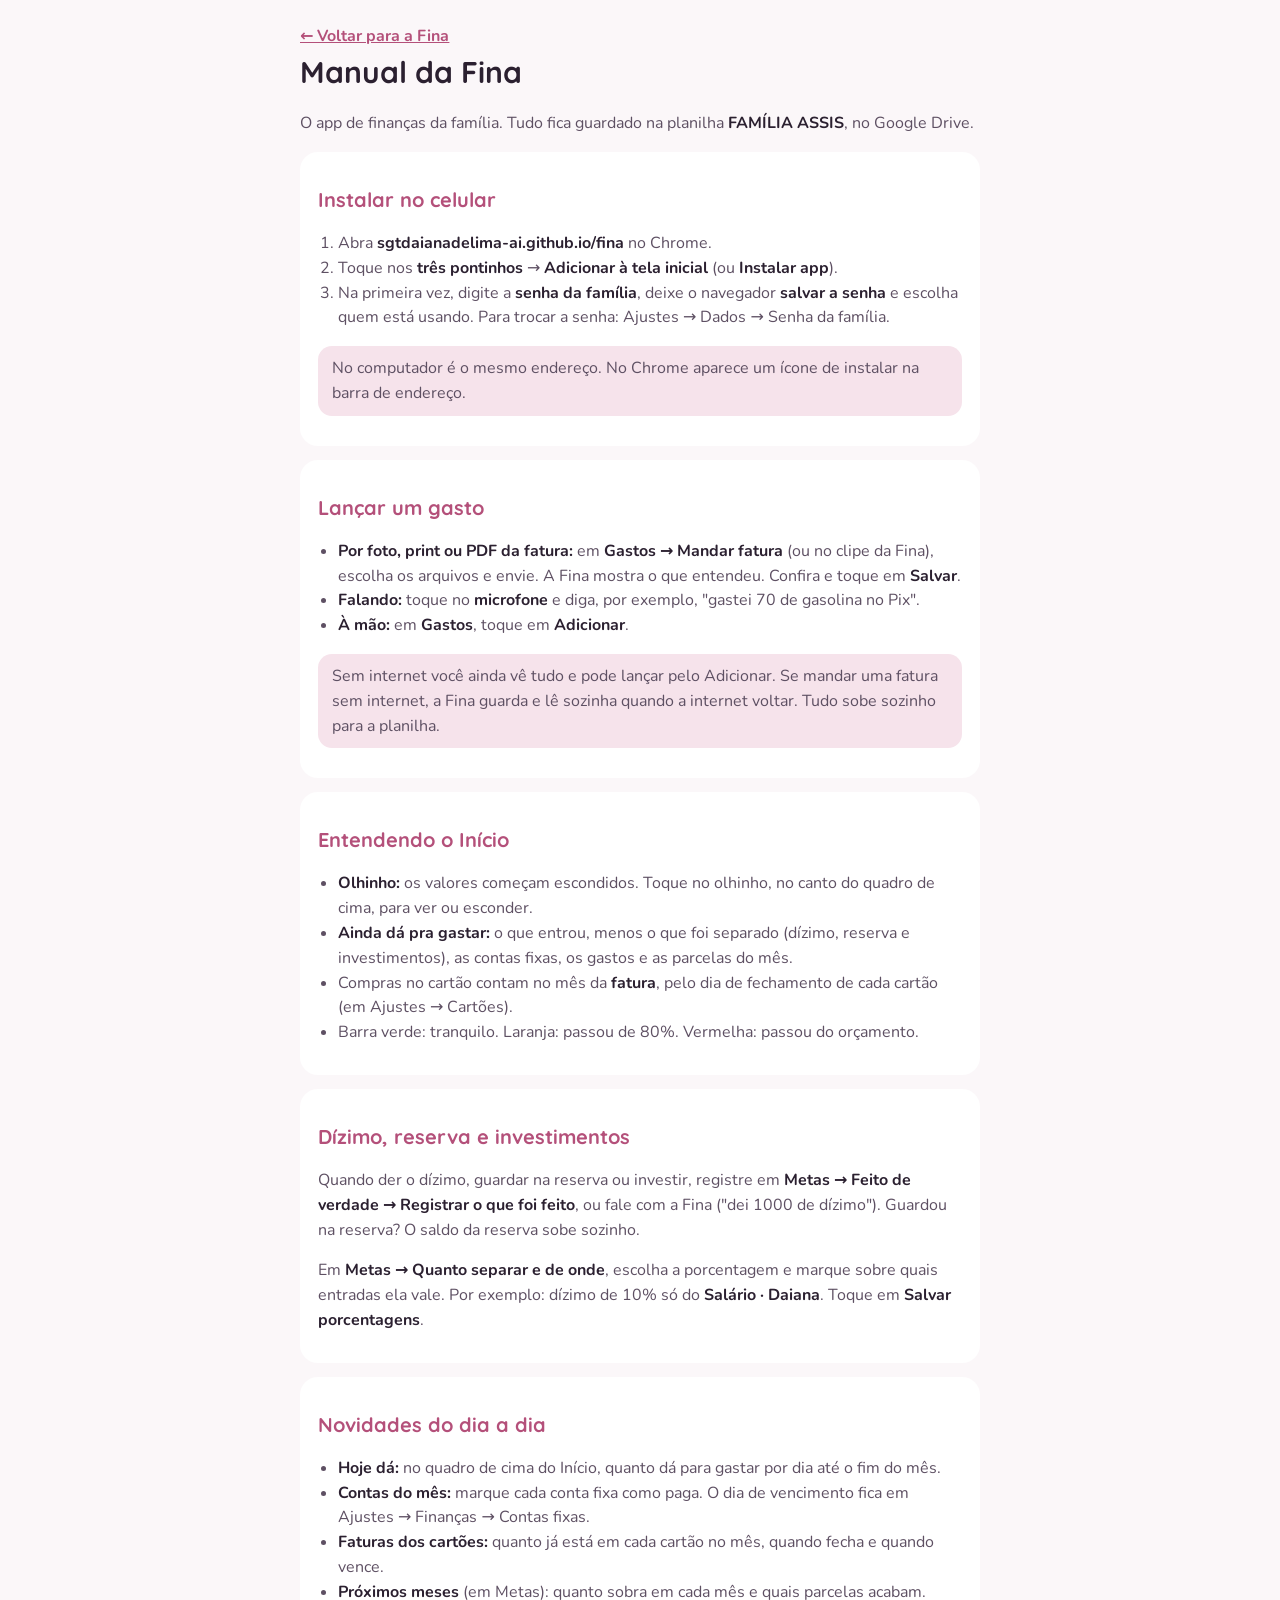
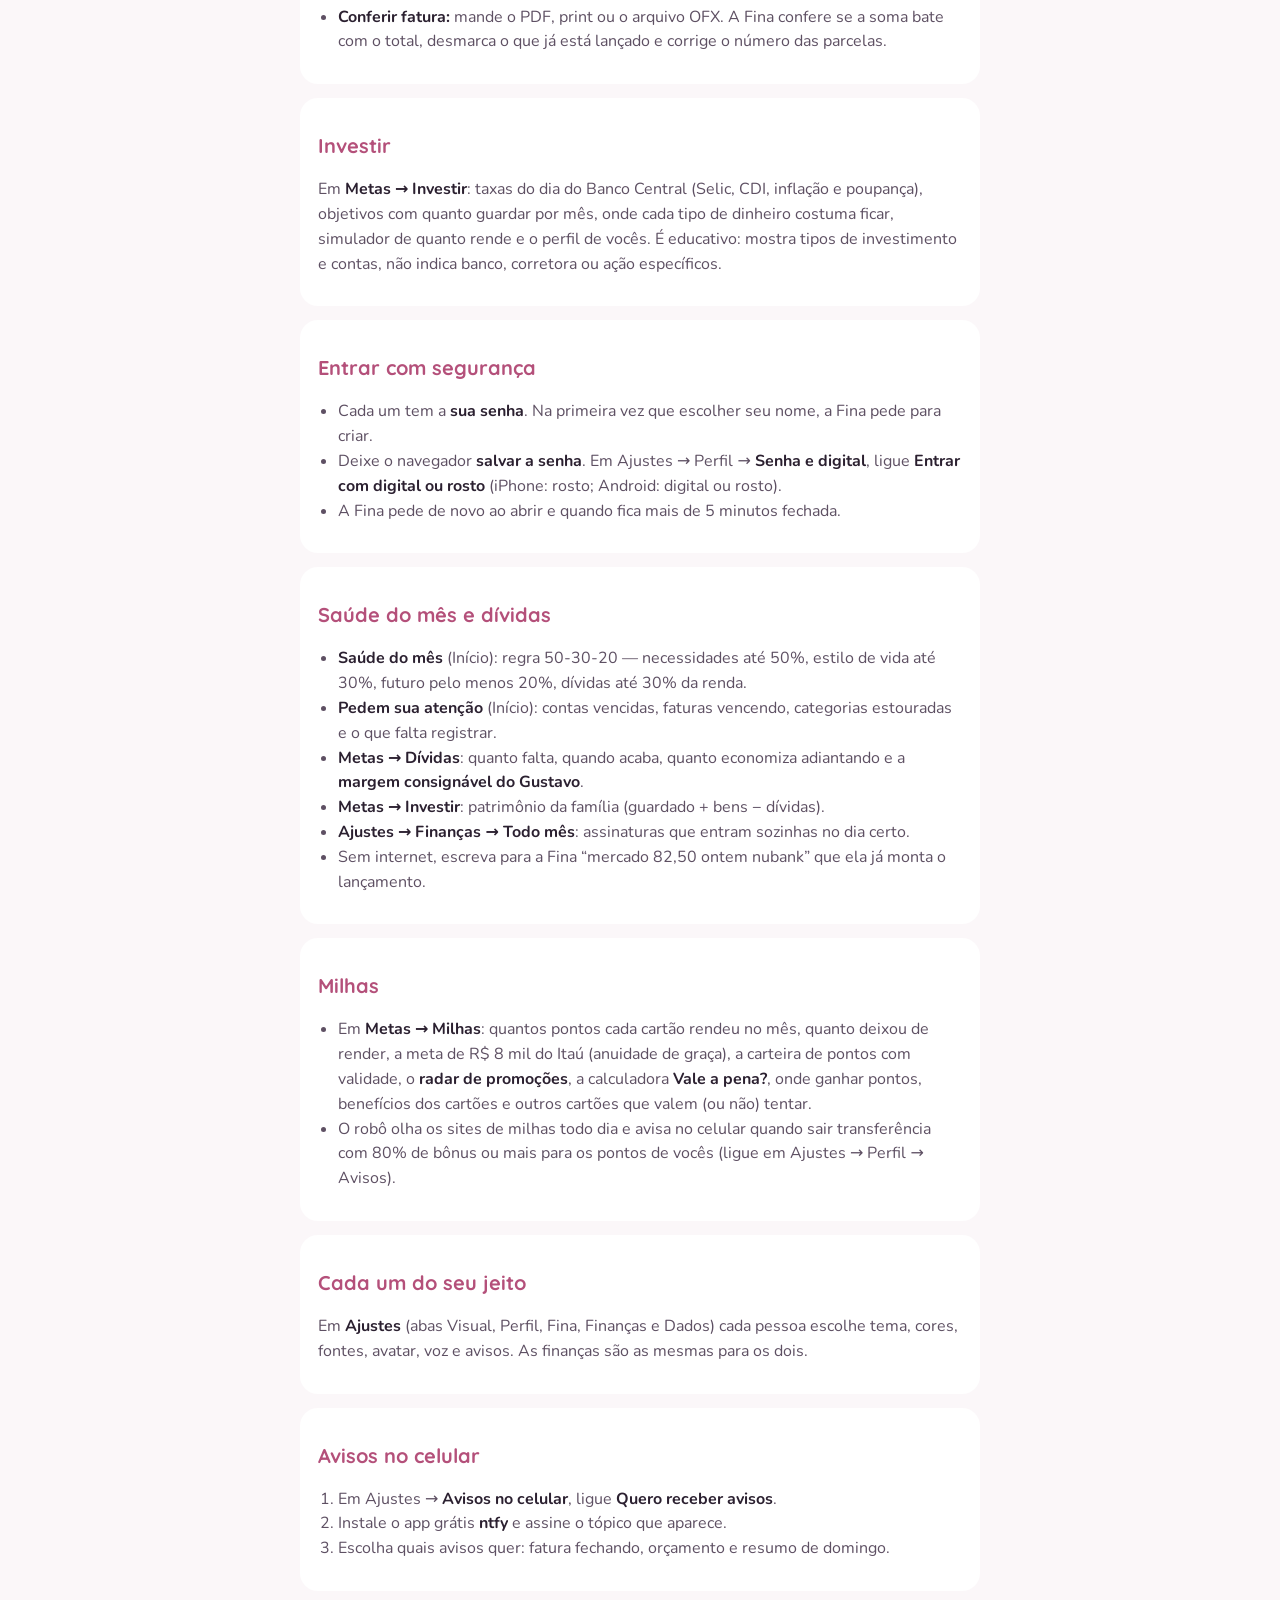
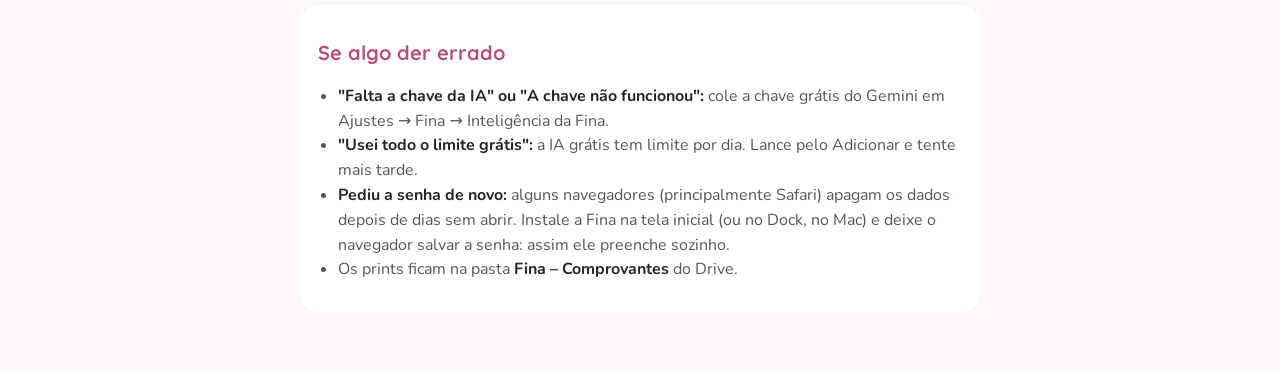
==== manual.html @ 2fde0edc "Milhas: pontos por cartão, meta do Itaú, carteira com validade, radar de promoções com aviso, calcul" ====
<!doctype html>
<html lang="pt-BR">
<head>
<meta charset="utf-8">
<meta name="viewport" content="width=device-width,initial-scale=1,viewport-fit=cover">
<title>Manual da Fina</title>
<link rel="stylesheet" href="https://fonts.googleapis.com/css2?family=Quicksand:wght@600;700&family=Nunito:wght@400;600;700&display=swap">
<style>
:root{--bg:#FBF7F9;--surface:#fff;--ink:#2B2030;--ink2:#5E5063;--accent:#B4507A;--soft:#F6E3EB}
@media (prefers-color-scheme: dark){:root{--bg:#171217;--surface:#211A21;--ink:#F3EAF0;--ink2:#C8B8C3;--accent:#E58AB0;--soft:#3B2431;color-scheme:dark}}
body{margin:0;background:var(--bg);color:var(--ink);font:16px/1.55 "Nunito",system-ui,sans-serif}
main{max-width:680px;margin:0 auto;padding:24px max(16px,env(safe-area-inset-right)) 60px max(16px,env(safe-area-inset-left))}
h1,h2{font-family:"Quicksand",system-ui,sans-serif;text-wrap:balance}
h1{font-size:30px;margin:0 0 4px}h2{font-size:20px;margin:28px 0 8px;color:var(--accent)}
section{background:var(--surface);border-radius:18px;padding:4px 18px 14px;margin-top:14px}
p,li{color:var(--ink2)} b{color:var(--ink)} ol,ul{padding-left:20px}
a{color:var(--accent);font-weight:700}
.tip{background:var(--soft);border-radius:14px;padding:10px 14px}
</style>
</head>
<body><main>
<a href="./">← Voltar para a Fina</a>
<h1>Manual da Fina</h1>
<p>O app de finanças da família. Tudo fica guardado na planilha <b>FAMÍLIA ASSIS</b>, no Google Drive.</p>

<section><h2>Instalar no celular</h2>
<ol><li>Abra <b>sgtdaianadelima-ai.github.io/fina</b> no Chrome.</li>
<li>Toque nos <b>três pontinhos</b> → <b>Adicionar à tela inicial</b> (ou <b>Instalar app</b>).</li>
<li>Na primeira vez, digite a <b>senha da família</b>, deixe o navegador <b>salvar a senha</b> e escolha quem está usando. Para trocar a senha: Ajustes → Dados → Senha da família.</li></ol>
<p class="tip">No computador é o mesmo endereço. No Chrome aparece um ícone de instalar na barra de endereço.</p></section>

<section><h2>Lançar um gasto</h2>
<ul><li><b>Por foto, print ou PDF da fatura:</b> em <b>Gastos → Mandar fatura</b> (ou no clipe da Fina), escolha os arquivos e envie. A Fina mostra o que entendeu. Confira e toque em <b>Salvar</b>.</li>
<li><b>Falando:</b> toque no <b>microfone</b> e diga, por exemplo, "gastei 70 de gasolina no Pix".</li>
<li><b>À mão:</b> em <b>Gastos</b>, toque em <b>Adicionar</b>.</li></ul>
<p class="tip">Sem internet você ainda vê tudo e pode lançar pelo Adicionar. Se mandar uma fatura sem internet, a Fina guarda e lê sozinha quando a internet voltar. Tudo sobe sozinho para a planilha.</p></section>

<section><h2>Entendendo o Início</h2>
<ul><li><b>Olhinho:</b> os valores começam escondidos. Toque no olhinho, no canto do quadro de cima, para ver ou esconder.</li><li><b>Ainda dá pra gastar:</b> o que entrou, menos o que foi separado (dízimo, reserva e investimentos), as contas fixas, os gastos e as parcelas do mês.</li>
<li>Compras no cartão contam no mês da <b>fatura</b>, pelo dia de fechamento de cada cartão (em Ajustes → Cartões).</li>
<li>Barra verde: tranquilo. Laranja: passou de 80%. Vermelha: passou do orçamento.</li></ul></section>

<section><h2>Dízimo, reserva e investimentos</h2>
<p>Quando der o dízimo, guardar na reserva ou investir, registre em <b>Metas → Feito de verdade → Registrar o que foi feito</b>, ou fale com a Fina ("dei 1000 de dízimo"). Guardou na reserva? O saldo da reserva sobe sozinho.</p>
<p>Em <b>Metas → Quanto separar e de onde</b>, escolha a porcentagem e marque sobre quais entradas ela vale. Por exemplo: dízimo de 10% só do <b>Salário · Daiana</b>. Toque em <b>Salvar porcentagens</b>.</p></section>

<section><h2>Novidades do dia a dia</h2>
<ul><li><b>Hoje dá:</b> no quadro de cima do Início, quanto dá para gastar por dia até o fim do mês.</li>
<li><b>Contas do mês:</b> marque cada conta fixa como paga. O dia de vencimento fica em Ajustes → Finanças → Contas fixas.</li>
<li><b>Faturas dos cartões:</b> quanto já está em cada cartão no mês, quando fecha e quando vence.</li>
<li><b>Próximos meses</b> (em Metas): quanto sobra em cada mês e quais parcelas acabam.</li>
<li><b>Conferir fatura:</b> mande o PDF, print ou o arquivo OFX. A Fina confere se a soma bate com o total, desmarca o que já está lançado e corrige o número das parcelas.</li></ul></section>

<section><h2>Investir</h2>
<p>Em <b>Metas → Investir</b>: taxas do dia do Banco Central (Selic, CDI, inflação e poupança), objetivos com quanto guardar por mês, onde cada tipo de dinheiro costuma ficar, simulador de quanto rende e o perfil de vocês. É educativo: mostra tipos de investimento e contas, não indica banco, corretora ou ação específicos.</p></section>

<section><h2>Entrar com segurança</h2>
<ul><li>Cada um tem a <b>sua senha</b>. Na primeira vez que escolher seu nome, a Fina pede para criar.</li>
<li>Deixe o navegador <b>salvar a senha</b>. Em Ajustes → Perfil → <b>Senha e digital</b>, ligue <b>Entrar com digital ou rosto</b> (iPhone: rosto; Android: digital ou rosto).</li>
<li>A Fina pede de novo ao abrir e quando fica mais de 5 minutos fechada.</li></ul></section>

<section><h2>Saúde do mês e dívidas</h2>
<ul><li><b>Saúde do mês</b> (Início): regra 50-30-20 — necessidades até 50%, estilo de vida até 30%, futuro pelo menos 20%, dívidas até 30% da renda.</li>
<li><b>Pedem sua atenção</b> (Início): contas vencidas, faturas vencendo, categorias estouradas e o que falta registrar.</li>
<li><b>Metas → Dívidas</b>: quanto falta, quando acaba, quanto economiza adiantando e a <b>margem consignável do Gustavo</b>.</li>
<li><b>Metas → Investir</b>: patrimônio da família (guardado + bens − dívidas).</li>
<li><b>Ajustes → Finanças → Todo mês</b>: assinaturas que entram sozinhas no dia certo.</li>
<li>Sem internet, escreva para a Fina “mercado 82,50 ontem nubank” que ela já monta o lançamento.</li></ul></section>

<section><h2>Milhas</h2>
<ul><li>Em <b>Metas → Milhas</b>: quantos pontos cada cartão rendeu no mês, quanto deixou de render, a meta de R$ 8 mil do Itaú (anuidade de graça), a carteira de pontos com validade, o <b>radar de promoções</b>, a calculadora <b>Vale a pena?</b>, onde ganhar pontos, benefícios dos cartões e outros cartões que valem (ou não) tentar.</li>
<li>O robô olha os sites de milhas todo dia e avisa no celular quando sair transferência com 80% de bônus ou mais para os pontos de vocês (ligue em Ajustes → Perfil → Avisos).</li></ul></section>

<section><h2>Cada um do seu jeito</h2>
<p>Em <b>Ajustes</b> (abas Visual, Perfil, Fina, Finanças e Dados) cada pessoa escolhe tema, cores, fontes, avatar, voz e avisos. As finanças são as mesmas para os dois.</p></section>

<section><h2>Avisos no celular</h2>
<ol><li>Em Ajustes → <b>Avisos no celular</b>, ligue <b>Quero receber avisos</b>.</li>
<li>Instale o app grátis <b>ntfy</b> e assine o tópico que aparece.</li>
<li>Escolha quais avisos quer: fatura fechando, orçamento e resumo de domingo.</li></ol></section>

<section><h2>Se algo der errado</h2>
<ul><li><b>"Falta a chave da IA" ou "A chave não funcionou":</b> cole a chave grátis do Gemini em Ajustes → Fina → Inteligência da Fina.</li>
<li><b>"Usei todo o limite grátis":</b> a IA grátis tem limite por dia. Lance pelo Adicionar e tente mais tarde.</li>
<li><b>Pediu a senha de novo:</b> alguns navegadores (principalmente Safari) apagam os dados depois de dias sem abrir. Instale a Fina na tela inicial (ou no Dock, no Mac) e deixe o navegador salvar a senha: assim ele preenche sozinho.</li>
<li>Os prints ficam na pasta <b>Fina – Comprovantes</b> do Drive.</li></ul></section>
</main></body></html>
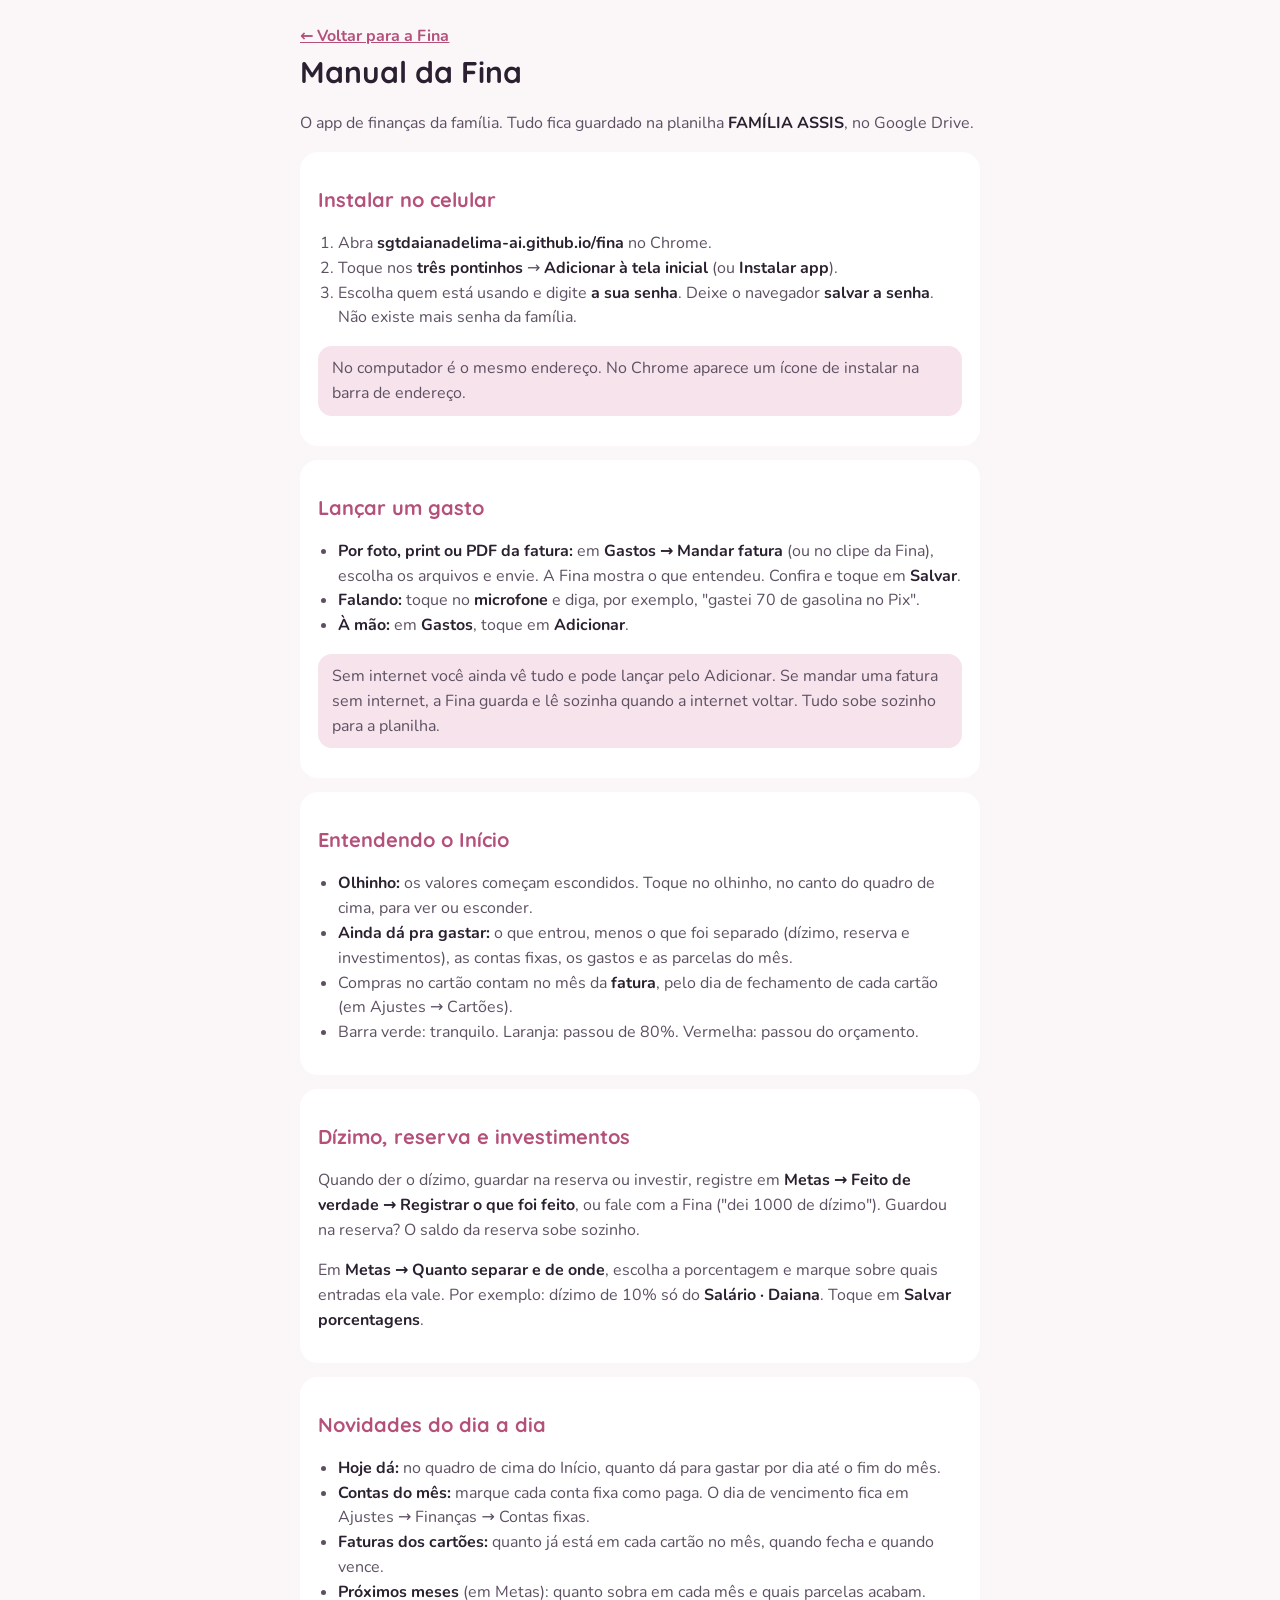
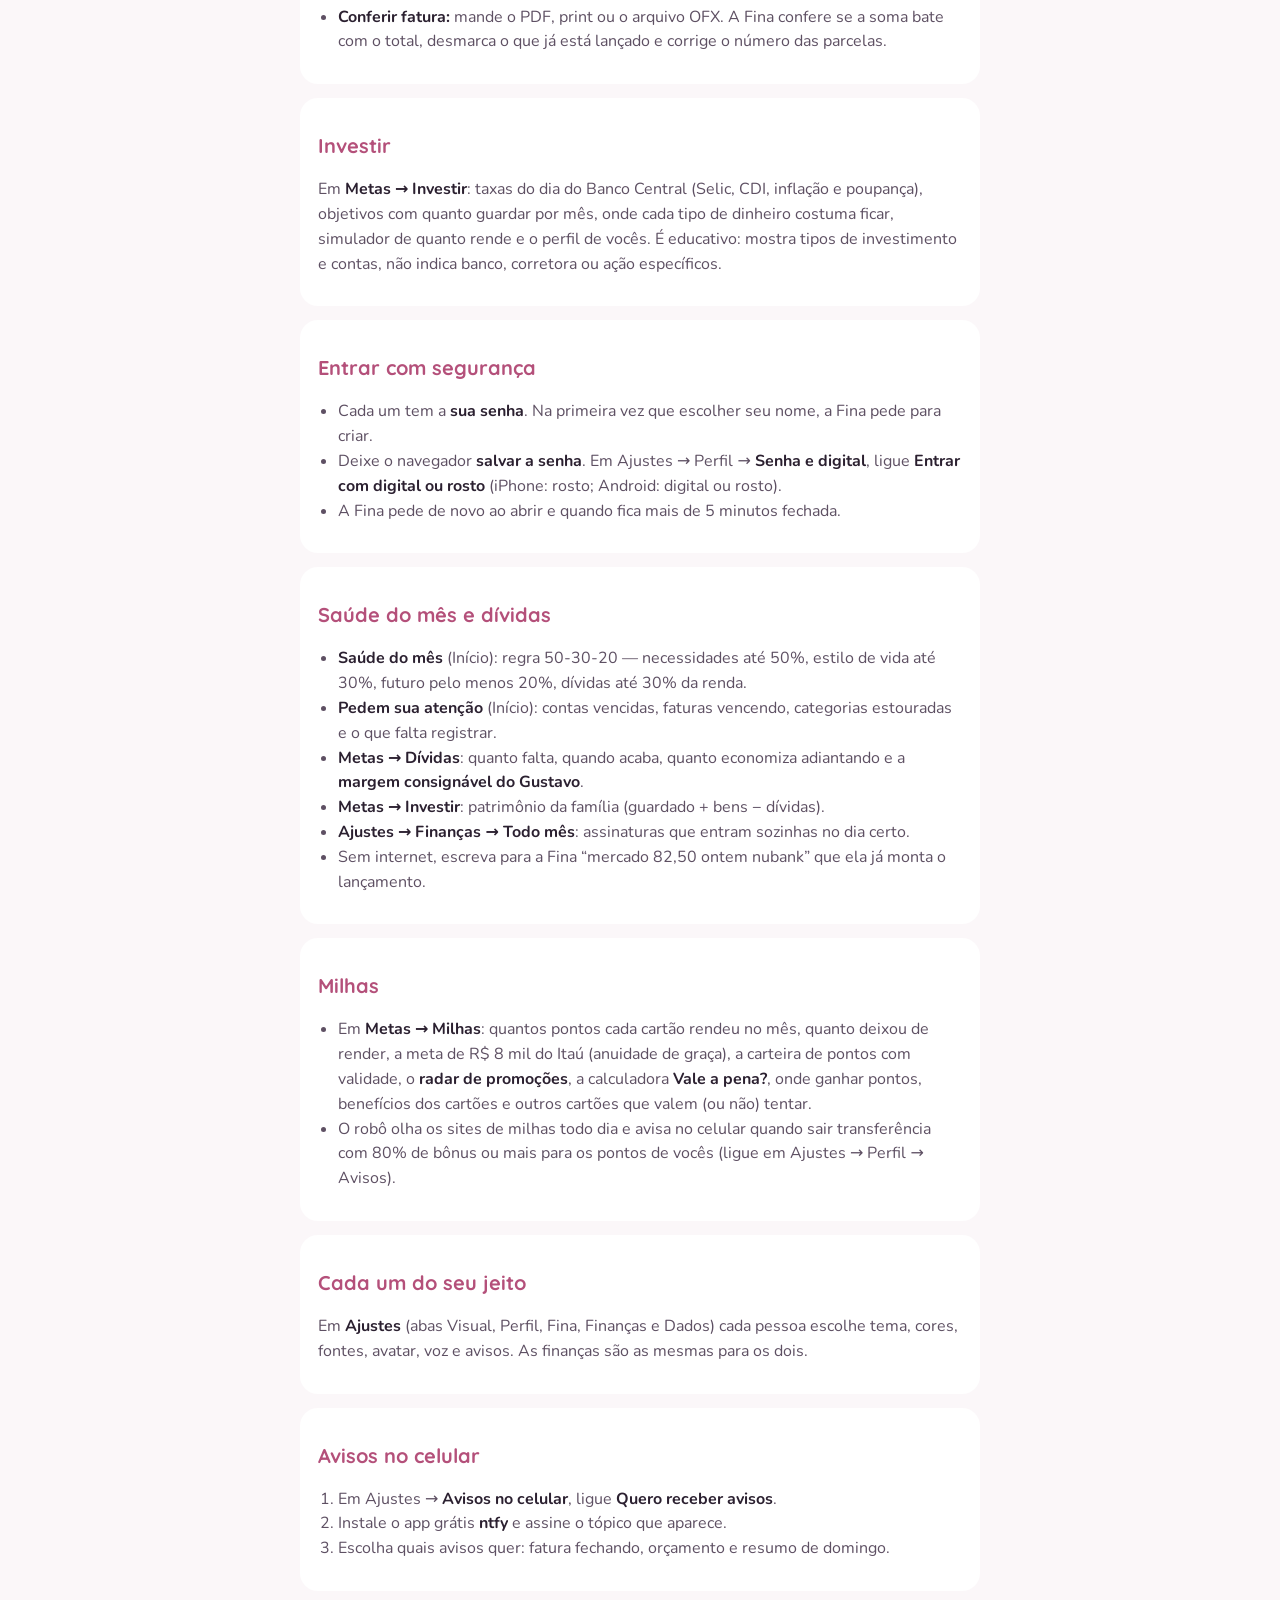
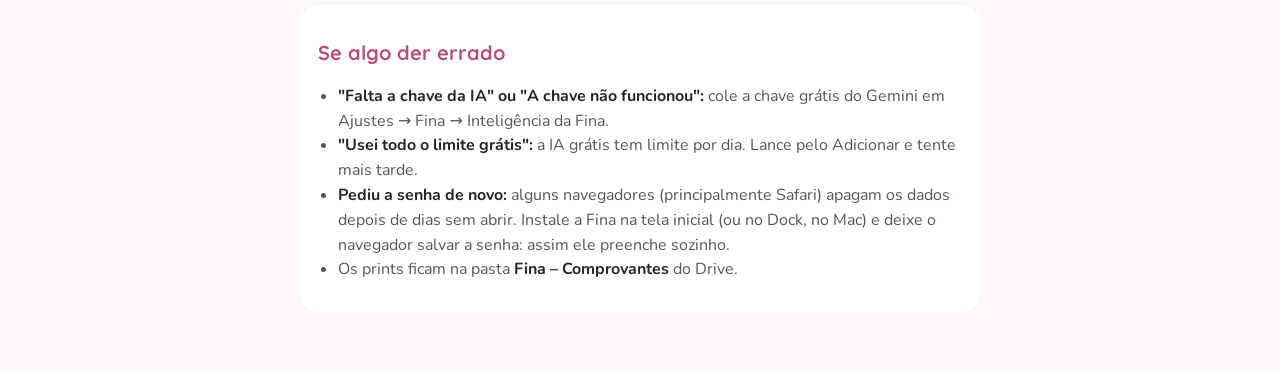
==== commit 0afa0b09: "Entrada só com a senha de cada pessoa (sem senha da família); o robô confere a senha e libera o apar" ====
--- a/manual.html
+++ b/manual.html
@@ -26,7 +26,7 @@
 <section><h2>Instalar no celular</h2>
 <ol><li>Abra <b>sgtdaianadelima-ai.github.io/fina</b> no Chrome.</li>
 <li>Toque nos <b>três pontinhos</b> → <b>Adicionar à tela inicial</b> (ou <b>Instalar app</b>).</li>
-<li>Na primeira vez, digite a <b>senha da família</b>, deixe o navegador <b>salvar a senha</b> e escolha quem está usando. Para trocar a senha: Ajustes → Dados → Senha da família.</li></ol>
+<li>Escolha quem está usando e digite <b>a sua senha</b>. Deixe o navegador <b>salvar a senha</b>. Não existe mais senha da família.</li></ol>
 <p class="tip">No computador é o mesmo endereço. No Chrome aparece um ícone de instalar na barra de endereço.</p></section>
 
 <section><h2>Lançar um gasto</h2>
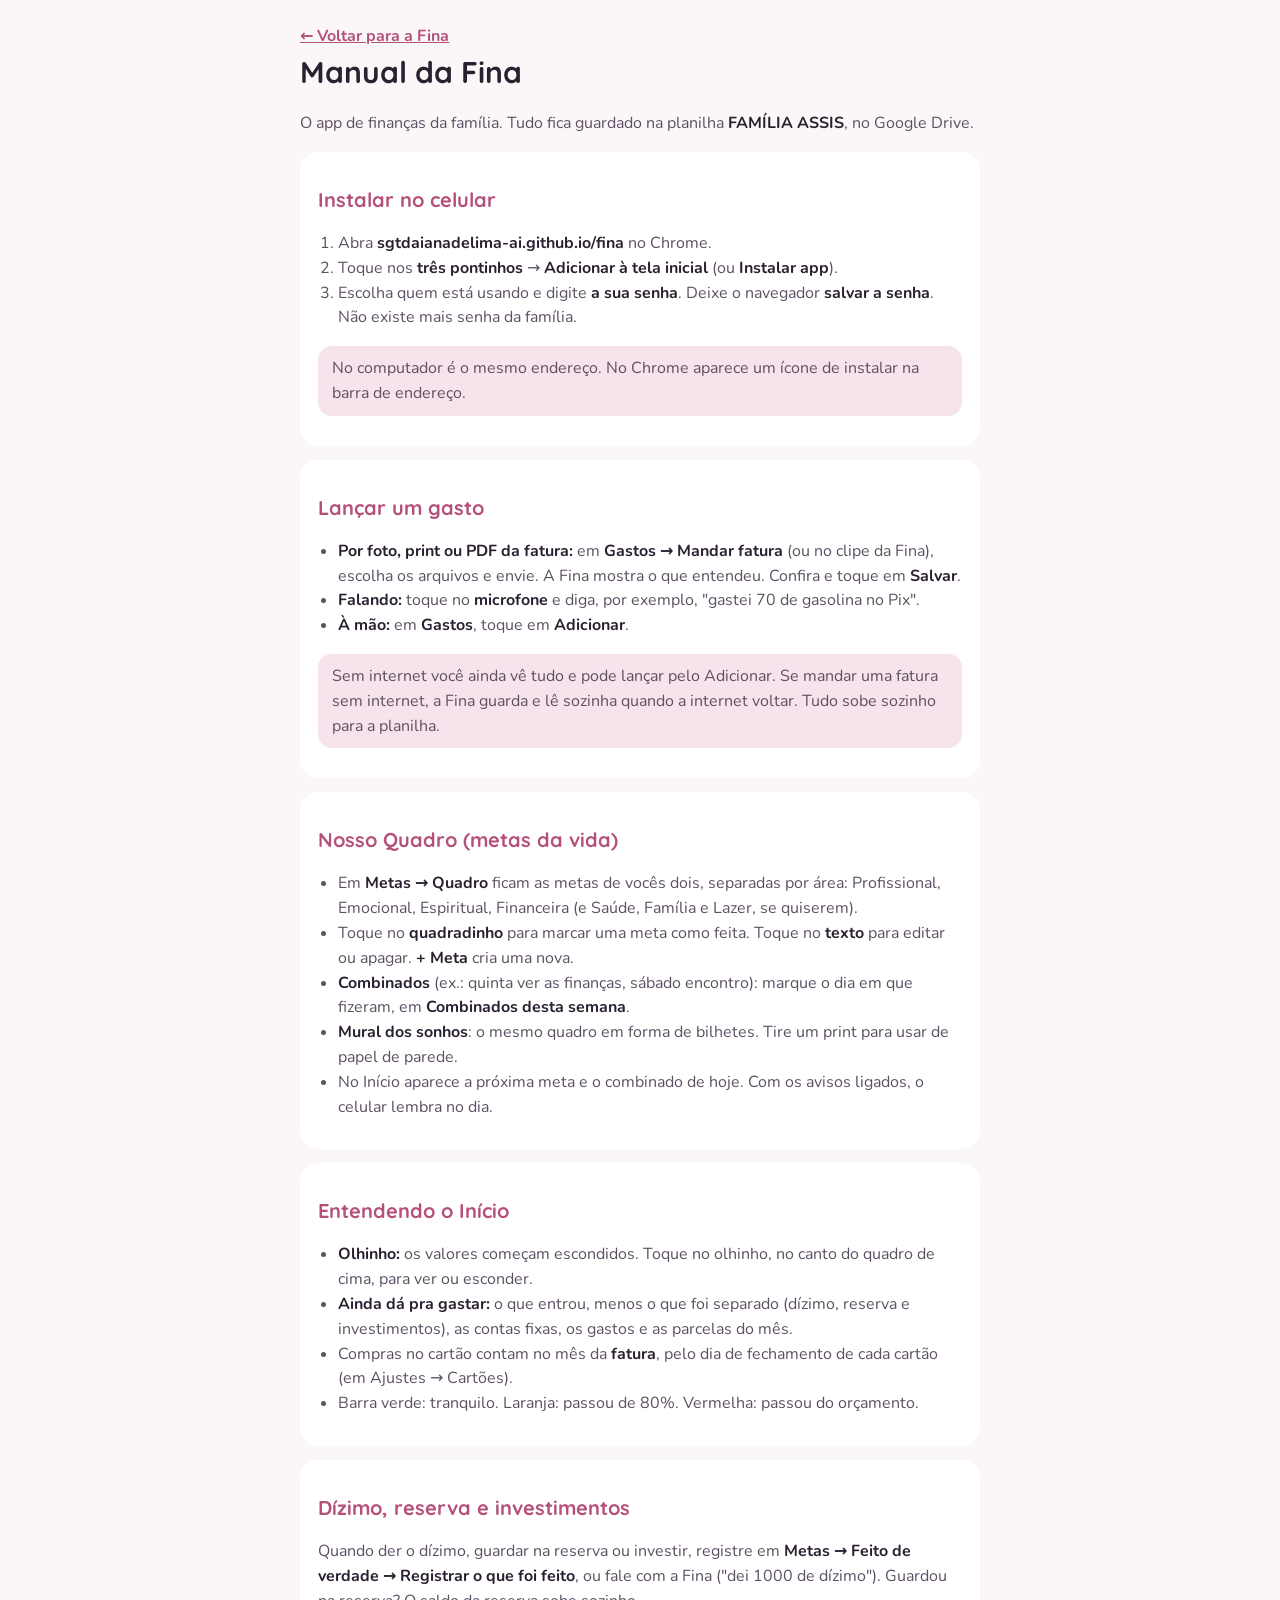
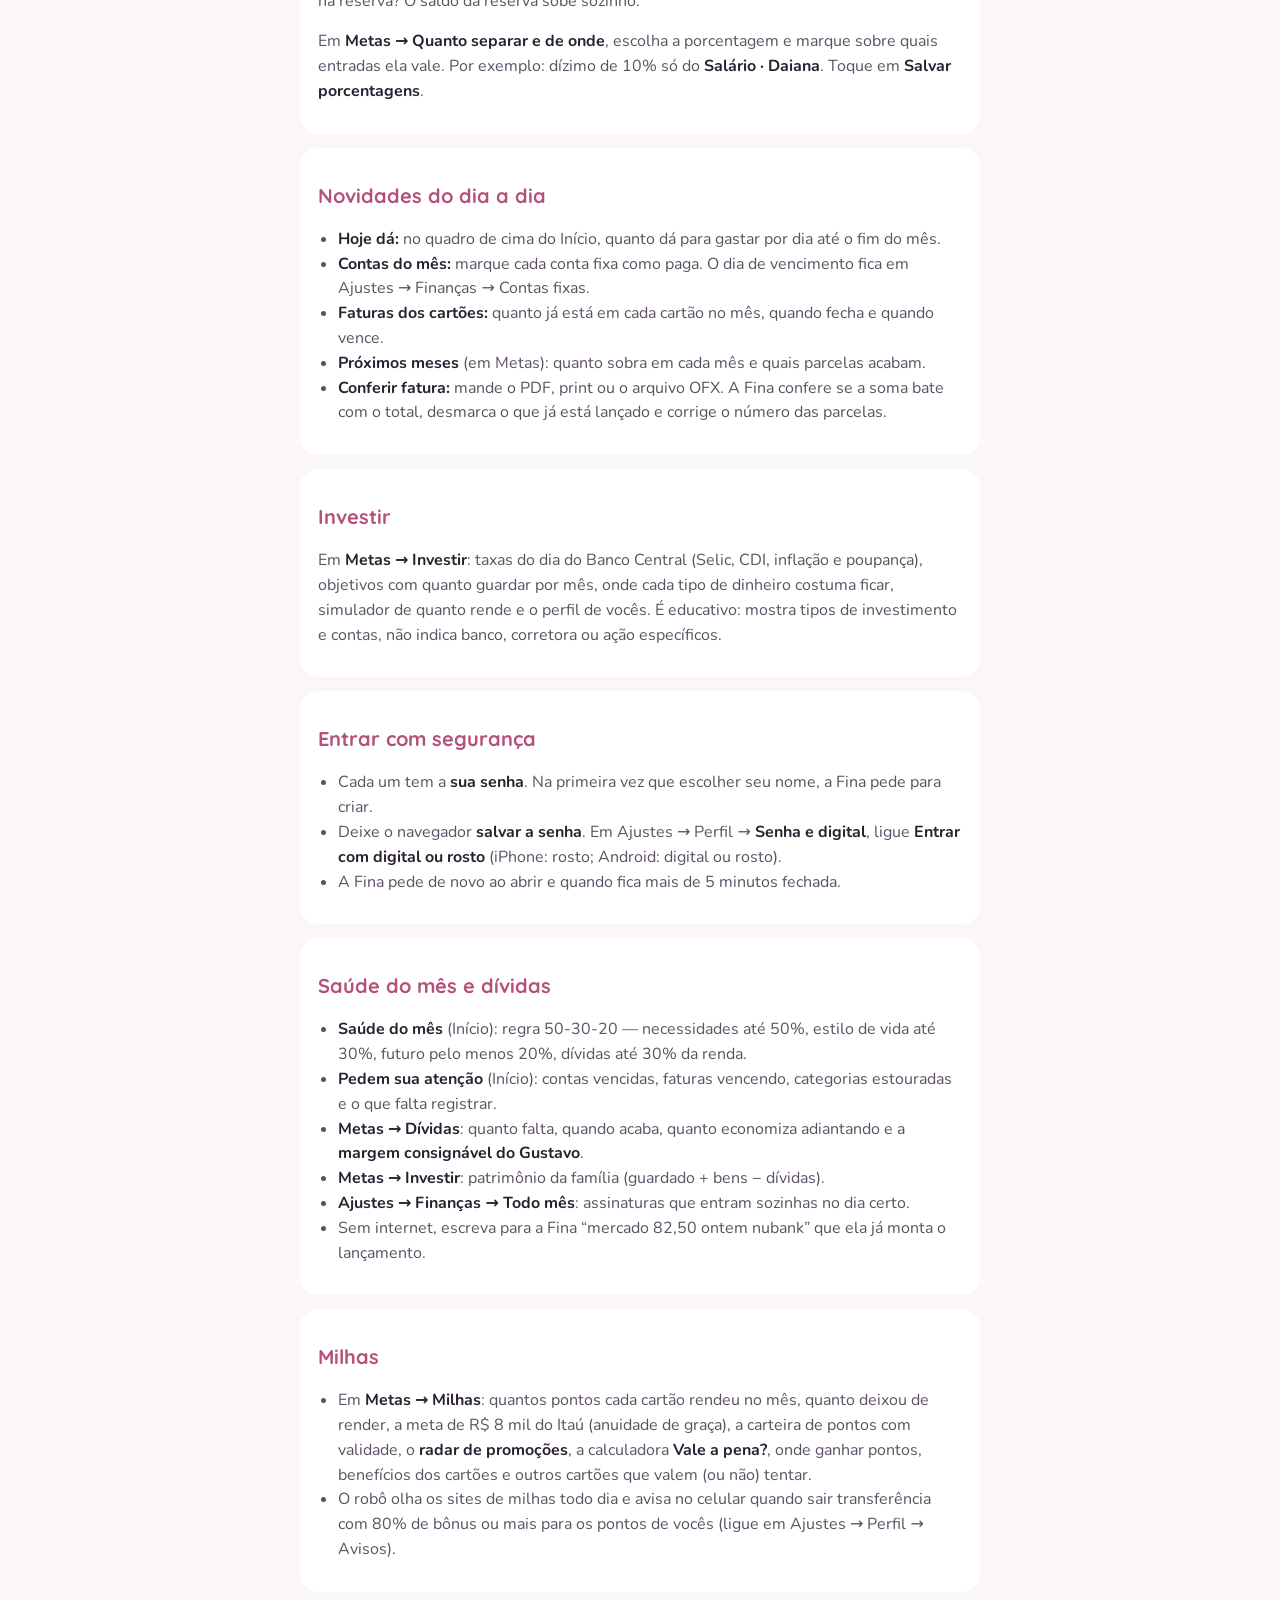
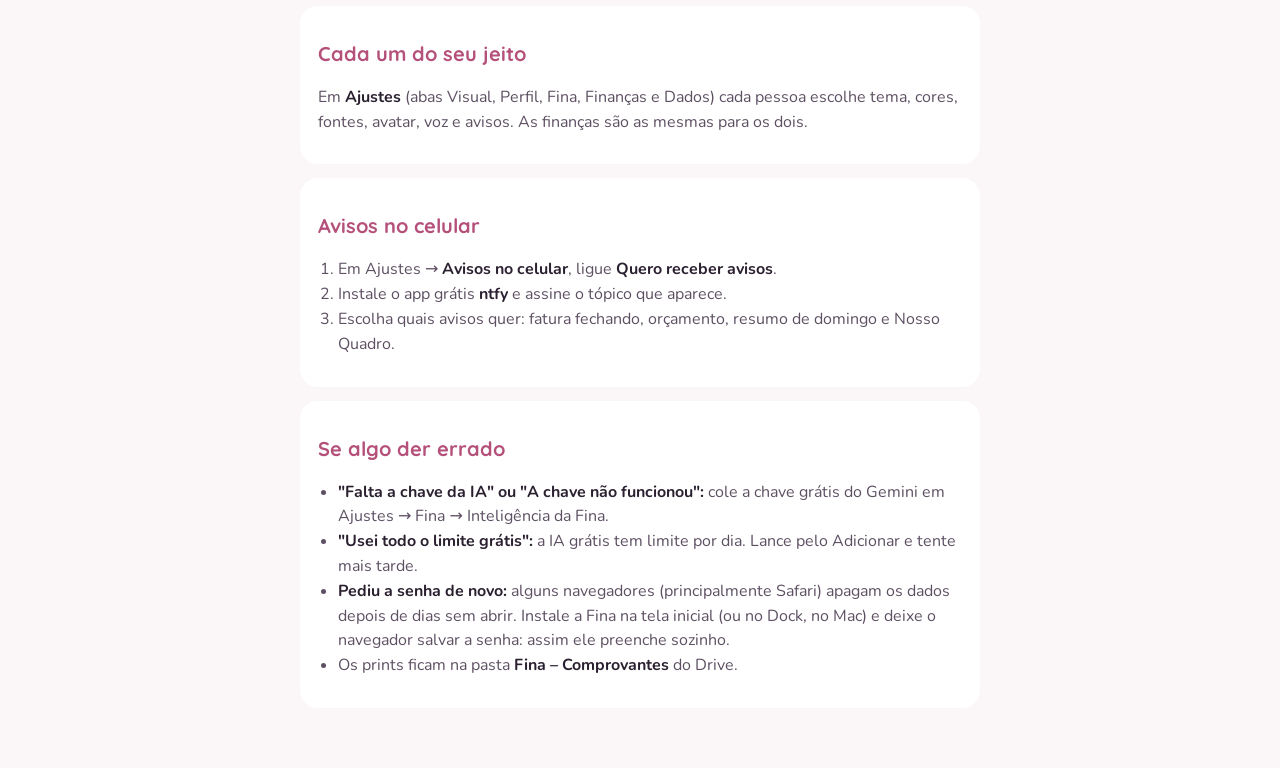
==== commit f7f22bfc: "Nosso Quadro: metas da vida do casal por área (lista com combinados da semana e mural dos sonhos), c" ====
--- a/manual.html
+++ b/manual.html
@@ -34,6 +34,13 @@
 <li><b>Falando:</b> toque no <b>microfone</b> e diga, por exemplo, "gastei 70 de gasolina no Pix".</li>
 <li><b>À mão:</b> em <b>Gastos</b>, toque em <b>Adicionar</b>.</li></ul>
 <p class="tip">Sem internet você ainda vê tudo e pode lançar pelo Adicionar. Se mandar uma fatura sem internet, a Fina guarda e lê sozinha quando a internet voltar. Tudo sobe sozinho para a planilha.</p></section>
+
+<section><h2>Nosso Quadro (metas da vida)</h2>
+<ul><li>Em <b>Metas → Quadro</b> ficam as metas de vocês dois, separadas por área: Profissional, Emocional, Espiritual, Financeira (e Saúde, Família e Lazer, se quiserem).</li>
+<li>Toque no <b>quadradinho</b> para marcar uma meta como feita. Toque no <b>texto</b> para editar ou apagar. <b>+ Meta</b> cria uma nova.</li>
+<li><b>Combinados</b> (ex.: quinta ver as finanças, sábado encontro): marque o dia em que fizeram, em <b>Combinados desta semana</b>.</li>
+<li><b>Mural dos sonhos</b>: o mesmo quadro em forma de bilhetes. Tire um print para usar de papel de parede.</li>
+<li>No Início aparece a próxima meta e o combinado de hoje. Com os avisos ligados, o celular lembra no dia.</li></ul></section>
 
 <section><h2>Entendendo o Início</h2>
 <ul><li><b>Olhinho:</b> os valores começam escondidos. Toque no olhinho, no canto do quadro de cima, para ver ou esconder.</li><li><b>Ainda dá pra gastar:</b> o que entrou, menos o que foi separado (dízimo, reserva e investimentos), as contas fixas, os gastos e as parcelas do mês.</li>
@@ -77,7 +84,7 @@
 <section><h2>Avisos no celular</h2>
 <ol><li>Em Ajustes → <b>Avisos no celular</b>, ligue <b>Quero receber avisos</b>.</li>
 <li>Instale o app grátis <b>ntfy</b> e assine o tópico que aparece.</li>
-<li>Escolha quais avisos quer: fatura fechando, orçamento e resumo de domingo.</li></ol></section>
+<li>Escolha quais avisos quer: fatura fechando, orçamento, resumo de domingo e Nosso Quadro.</li></ol></section>
 
 <section><h2>Se algo der errado</h2>
 <ul><li><b>"Falta a chave da IA" ou "A chave não funcionou":</b> cole a chave grátis do Gemini em Ajustes → Fina → Inteligência da Fina.</li>
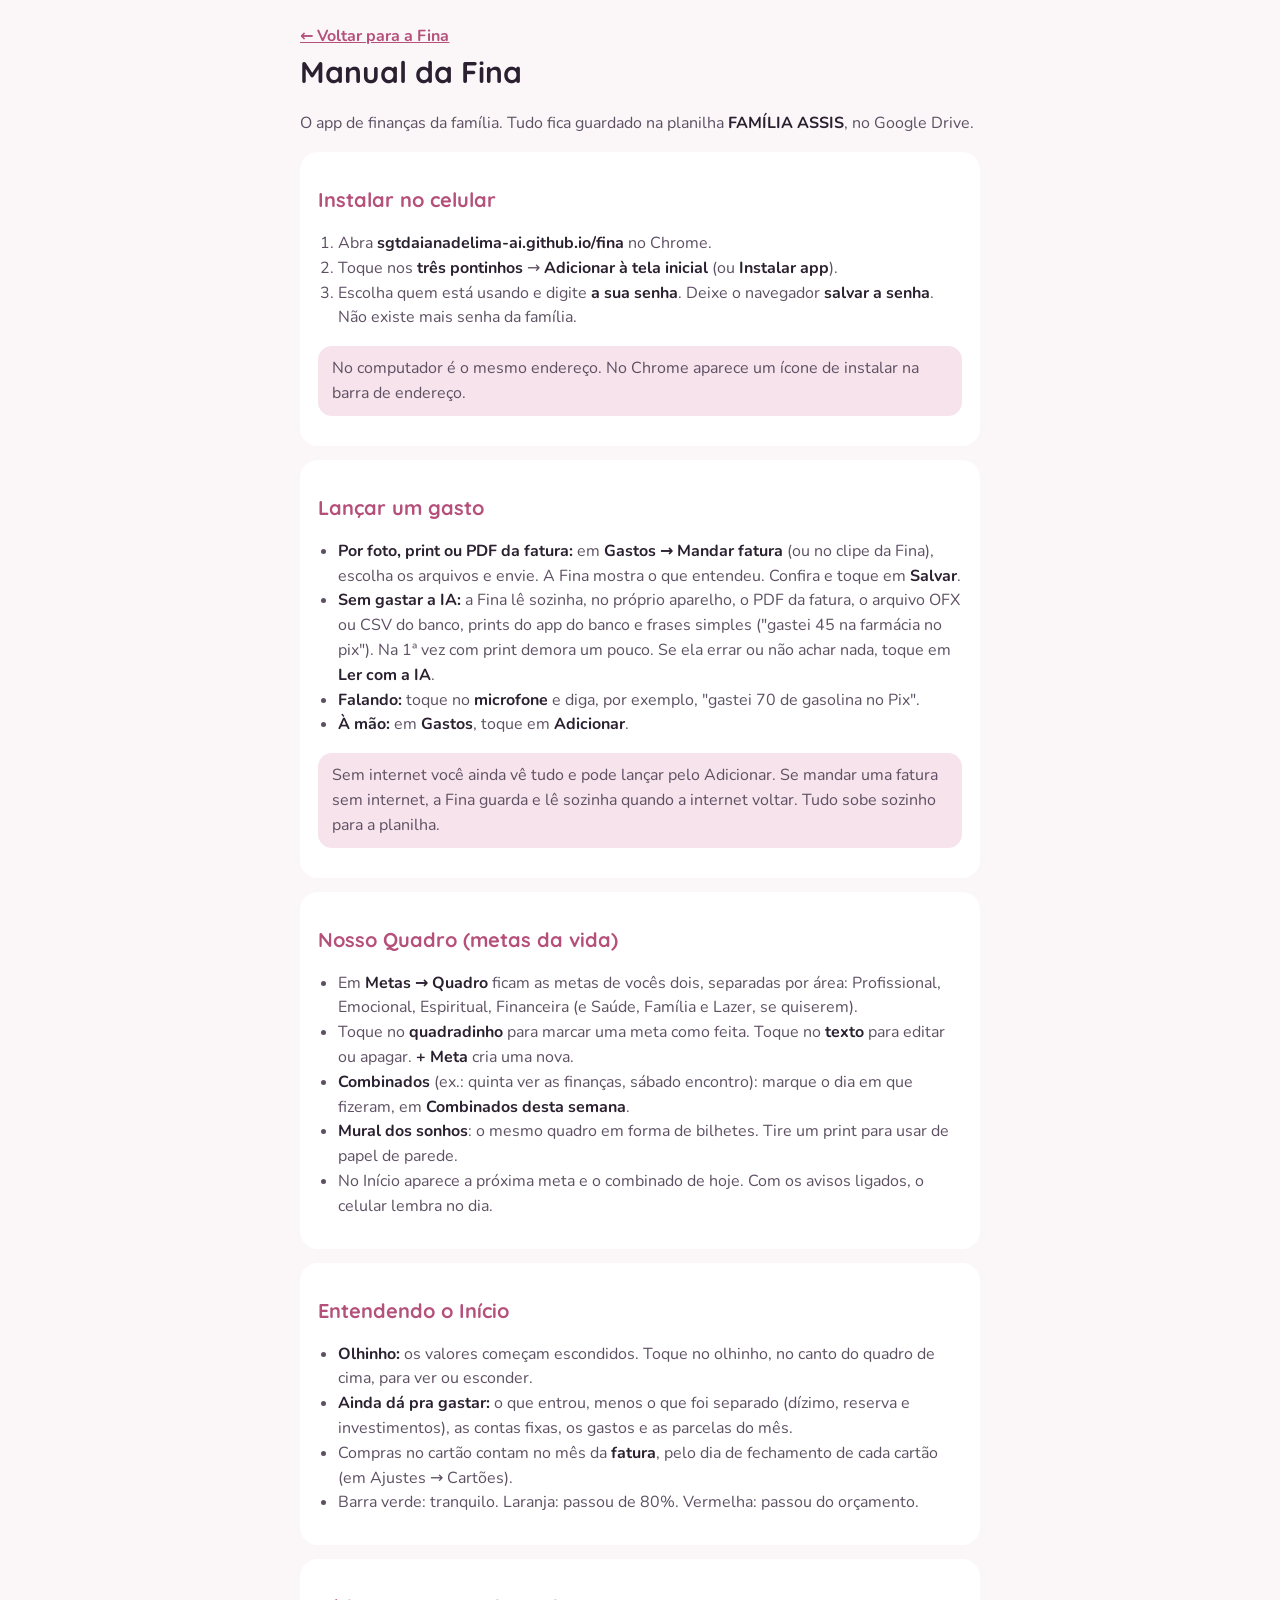
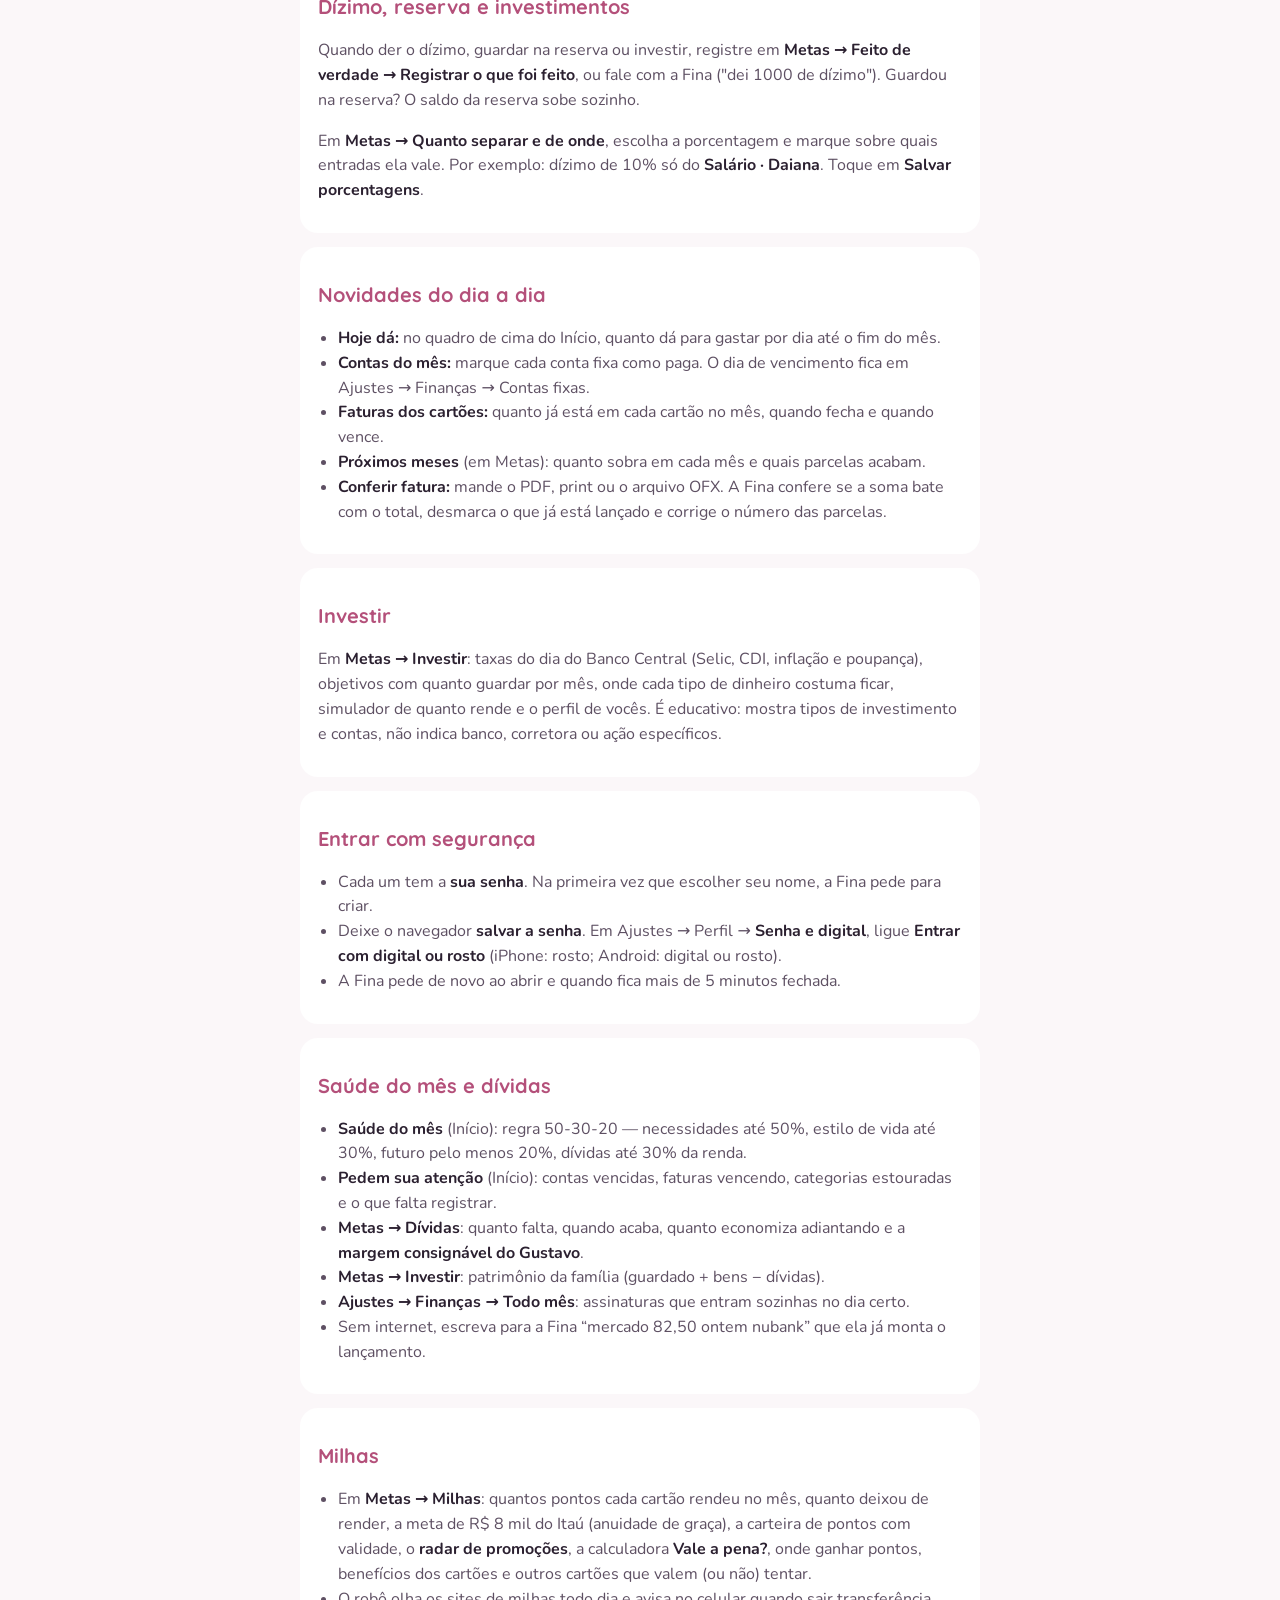
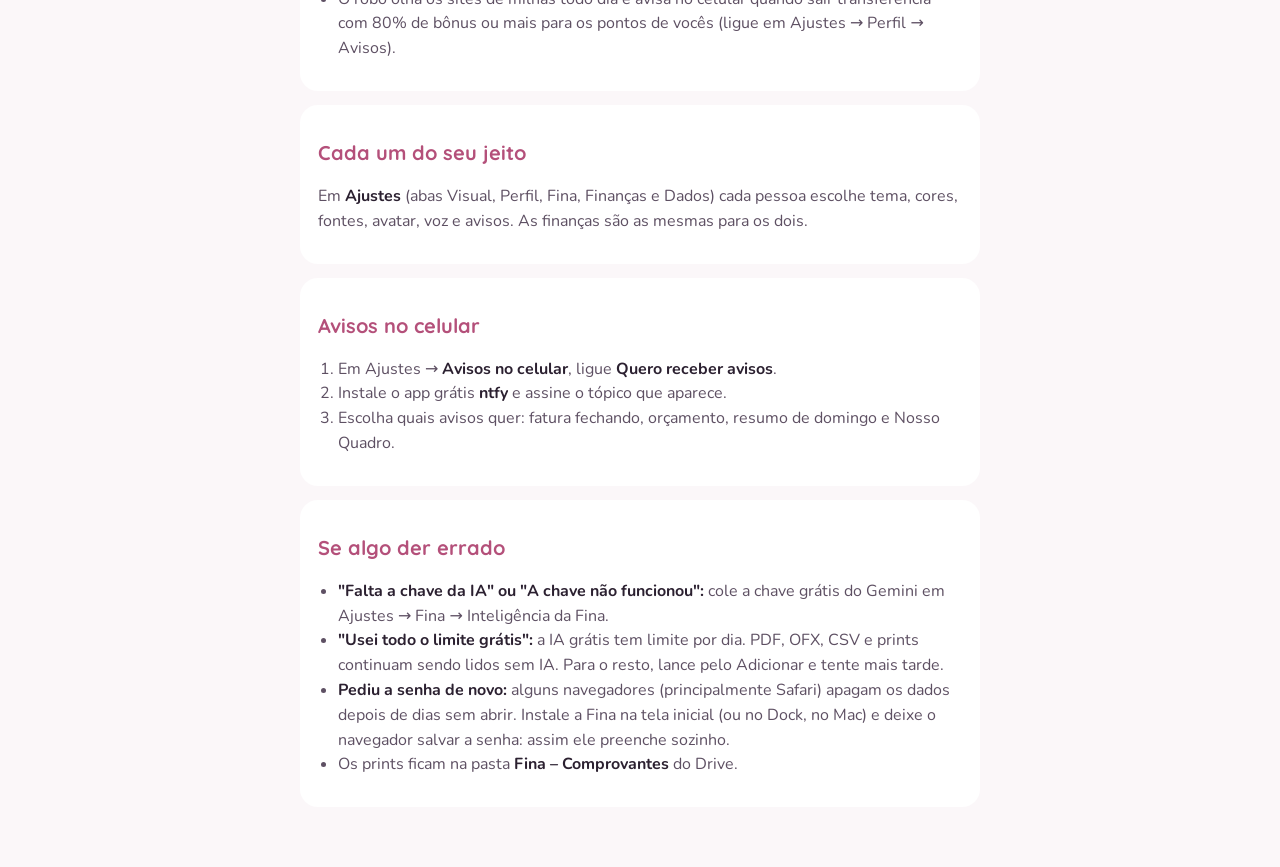
==== commit ab1f65b6: "Fina lê PDF, OFX, CSV, prints e frases sem usar a IA Usa a IA só quando a leitura sozinha não acha n" ====
--- a/manual.html
+++ b/manual.html
@@ -31,6 +31,7 @@
 
 <section><h2>Lançar um gasto</h2>
 <ul><li><b>Por foto, print ou PDF da fatura:</b> em <b>Gastos → Mandar fatura</b> (ou no clipe da Fina), escolha os arquivos e envie. A Fina mostra o que entendeu. Confira e toque em <b>Salvar</b>.</li>
+<li><b>Sem gastar a IA:</b> a Fina lê sozinha, no próprio aparelho, o PDF da fatura, o arquivo OFX ou CSV do banco, prints do app do banco e frases simples ("gastei 45 na farmácia no pix"). Na 1ª vez com print demora um pouco. Se ela errar ou não achar nada, toque em <b>Ler com a IA</b>.</li>
 <li><b>Falando:</b> toque no <b>microfone</b> e diga, por exemplo, "gastei 70 de gasolina no Pix".</li>
 <li><b>À mão:</b> em <b>Gastos</b>, toque em <b>Adicionar</b>.</li></ul>
 <p class="tip">Sem internet você ainda vê tudo e pode lançar pelo Adicionar. Se mandar uma fatura sem internet, a Fina guarda e lê sozinha quando a internet voltar. Tudo sobe sozinho para a planilha.</p></section>
@@ -88,7 +89,7 @@
 
 <section><h2>Se algo der errado</h2>
 <ul><li><b>"Falta a chave da IA" ou "A chave não funcionou":</b> cole a chave grátis do Gemini em Ajustes → Fina → Inteligência da Fina.</li>
-<li><b>"Usei todo o limite grátis":</b> a IA grátis tem limite por dia. Lance pelo Adicionar e tente mais tarde.</li>
+<li><b>"Usei todo o limite grátis":</b> a IA grátis tem limite por dia. PDF, OFX, CSV e prints continuam sendo lidos sem IA. Para o resto, lance pelo Adicionar e tente mais tarde.</li>
 <li><b>Pediu a senha de novo:</b> alguns navegadores (principalmente Safari) apagam os dados depois de dias sem abrir. Instale a Fina na tela inicial (ou no Dock, no Mac) e deixe o navegador salvar a senha: assim ele preenche sozinho.</li>
 <li>Os prints ficam na pasta <b>Fina – Comprovantes</b> do Drive.</li></ul></section>
 </main></body></html>
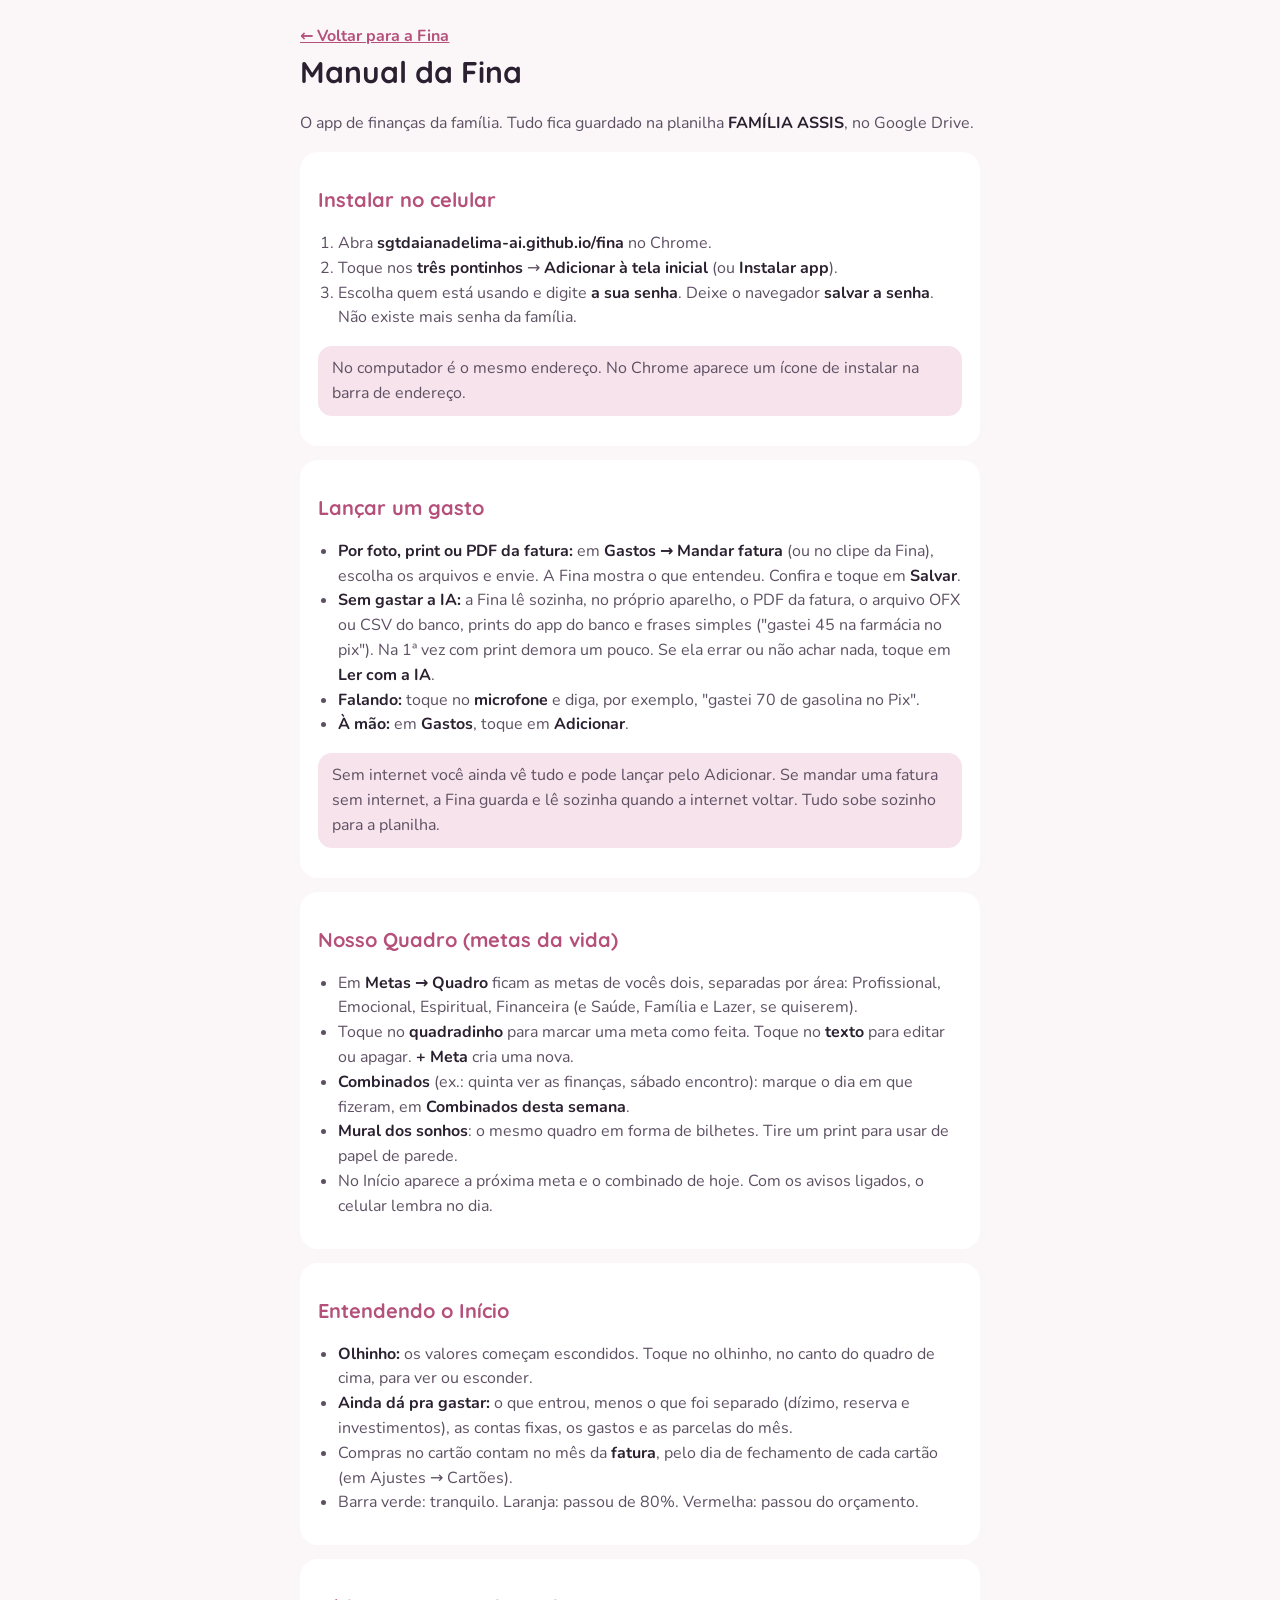
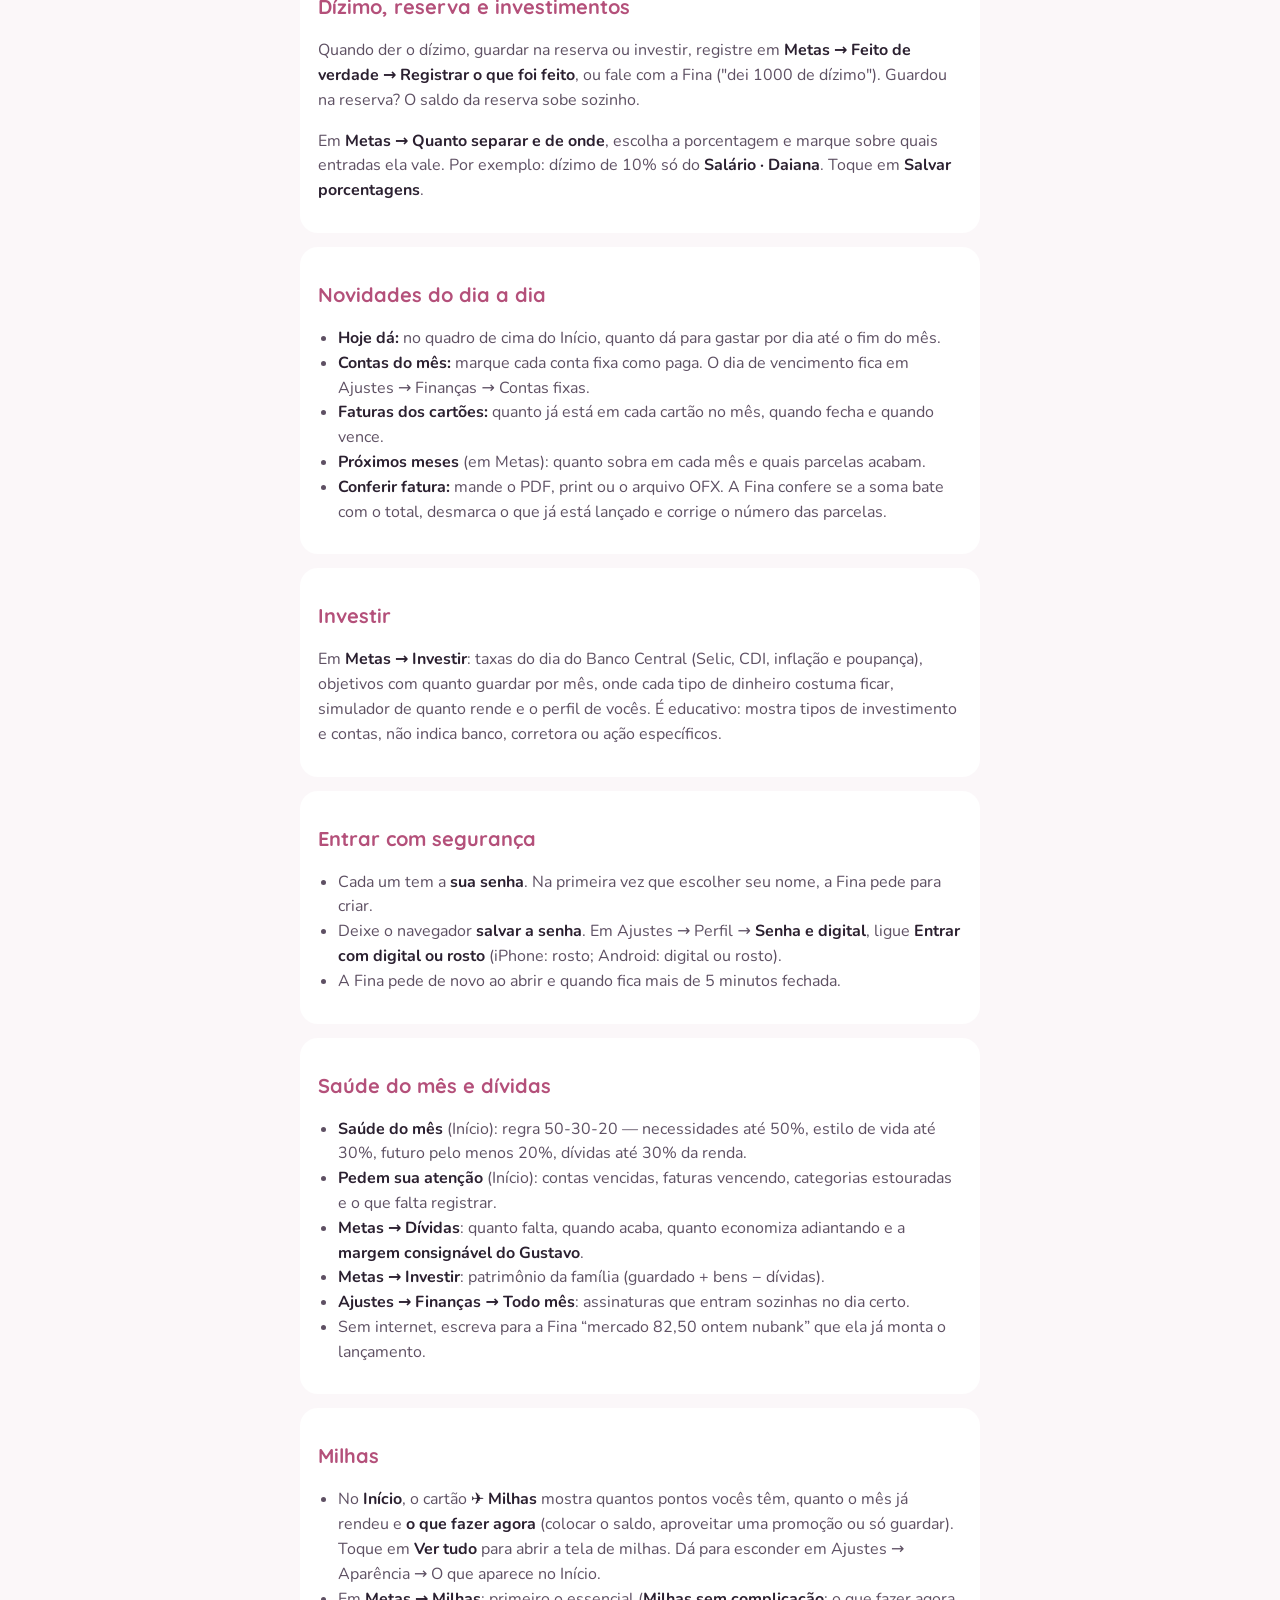
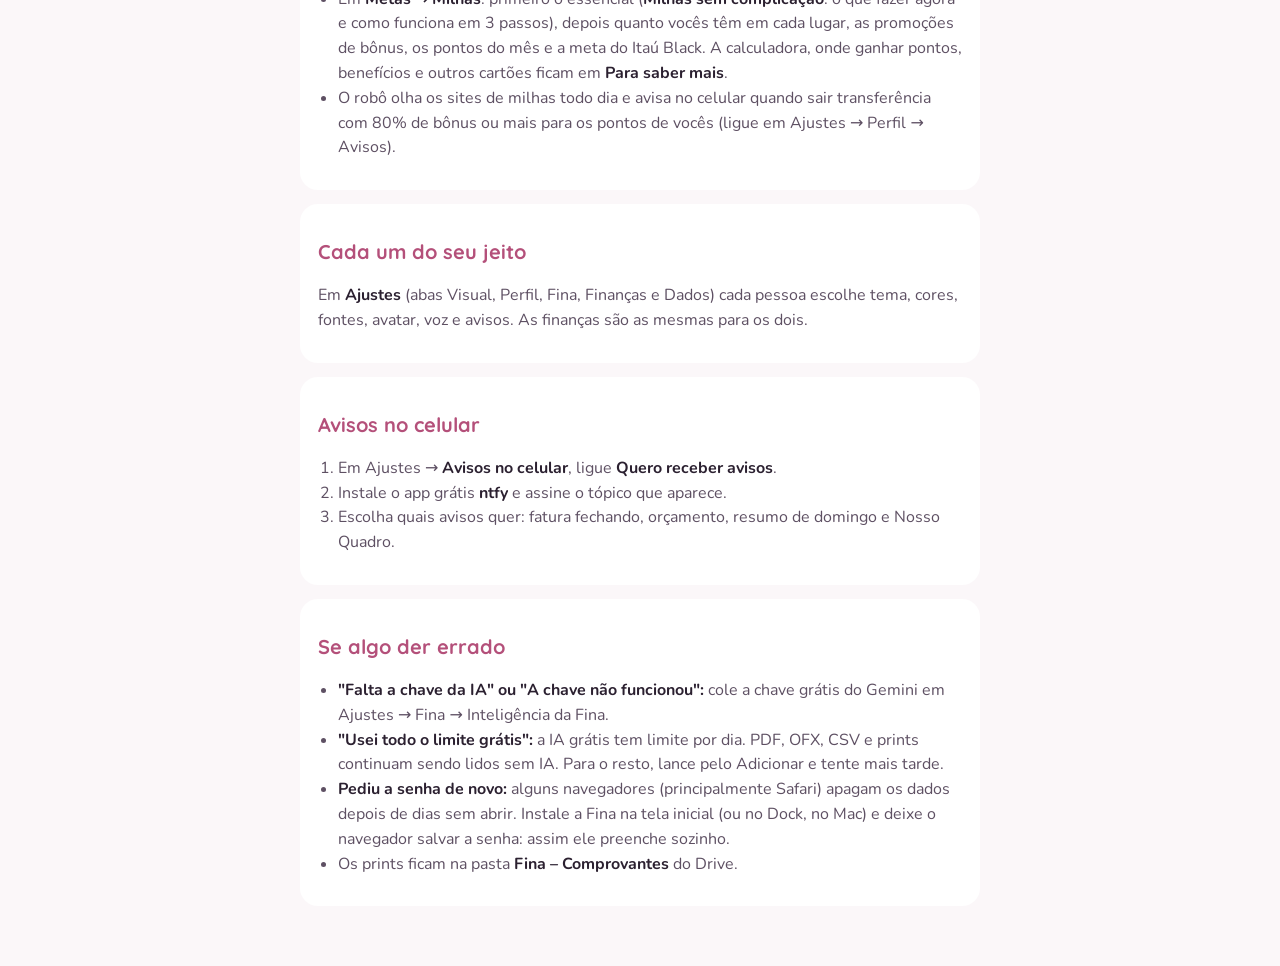
==== commit 5b337da4: "Milhas no Início e tela de milhas mais simples Cartão Milhas no Início (saldo, pontos do mês e o que" ====
--- a/manual.html
+++ b/manual.html
@@ -76,7 +76,8 @@
 <li>Sem internet, escreva para a Fina “mercado 82,50 ontem nubank” que ela já monta o lançamento.</li></ul></section>
 
 <section><h2>Milhas</h2>
-<ul><li>Em <b>Metas → Milhas</b>: quantos pontos cada cartão rendeu no mês, quanto deixou de render, a meta de R$ 8 mil do Itaú (anuidade de graça), a carteira de pontos com validade, o <b>radar de promoções</b>, a calculadora <b>Vale a pena?</b>, onde ganhar pontos, benefícios dos cartões e outros cartões que valem (ou não) tentar.</li>
+<ul><li>No <b>Início</b>, o cartão <b>✈️ Milhas</b> mostra quantos pontos vocês têm, quanto o mês já rendeu e <b>o que fazer agora</b> (colocar o saldo, aproveitar uma promoção ou só guardar). Toque em <b>Ver tudo</b> para abrir a tela de milhas. Dá para esconder em Ajustes → Aparência → O que aparece no Início.</li>
+<li>Em <b>Metas → Milhas</b>: primeiro o essencial (<b>Milhas sem complicação</b>: o que fazer agora e como funciona em 3 passos), depois quanto vocês têm em cada lugar, as promoções de bônus, os pontos do mês e a meta do Itaú Black. A calculadora, onde ganhar pontos, benefícios e outros cartões ficam em <b>Para saber mais</b>.</li>
 <li>O robô olha os sites de milhas todo dia e avisa no celular quando sair transferência com 80% de bônus ou mais para os pontos de vocês (ligue em Ajustes → Perfil → Avisos).</li></ul></section>
 
 <section><h2>Cada um do seu jeito</h2>
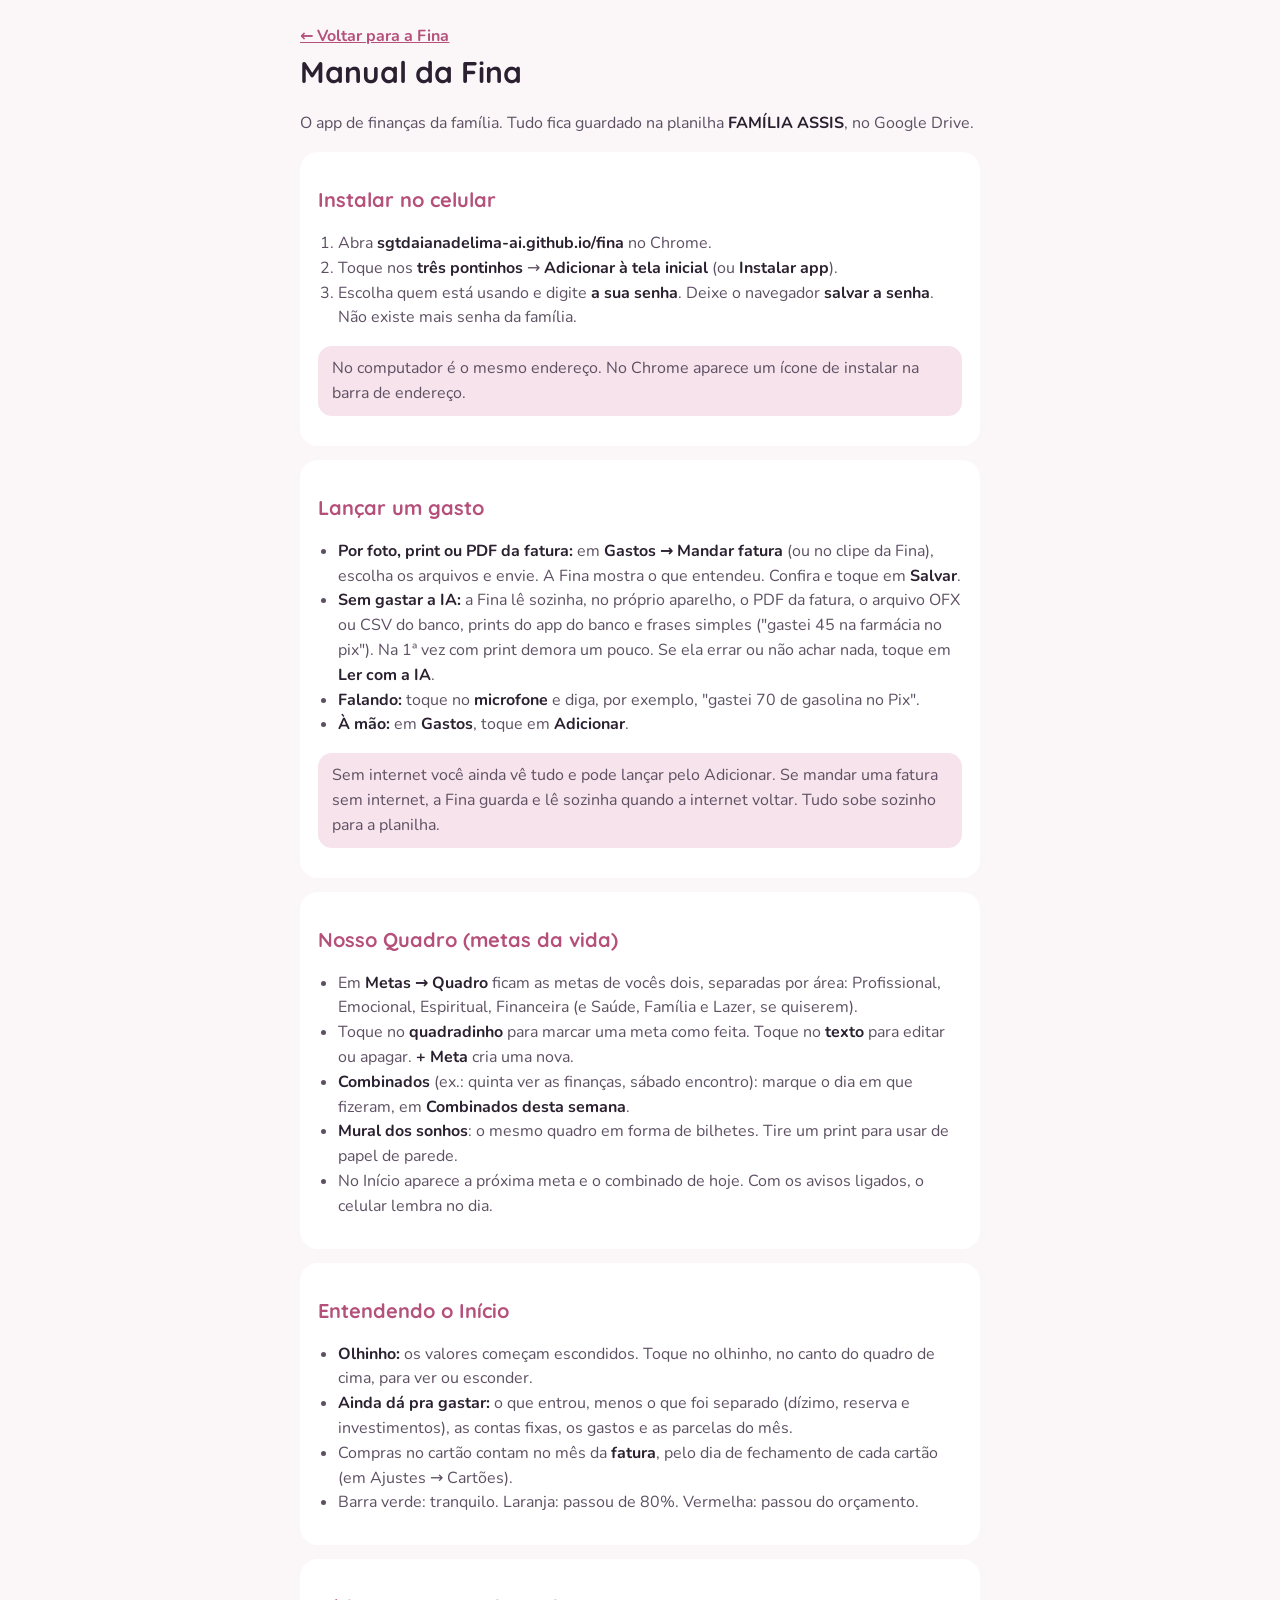
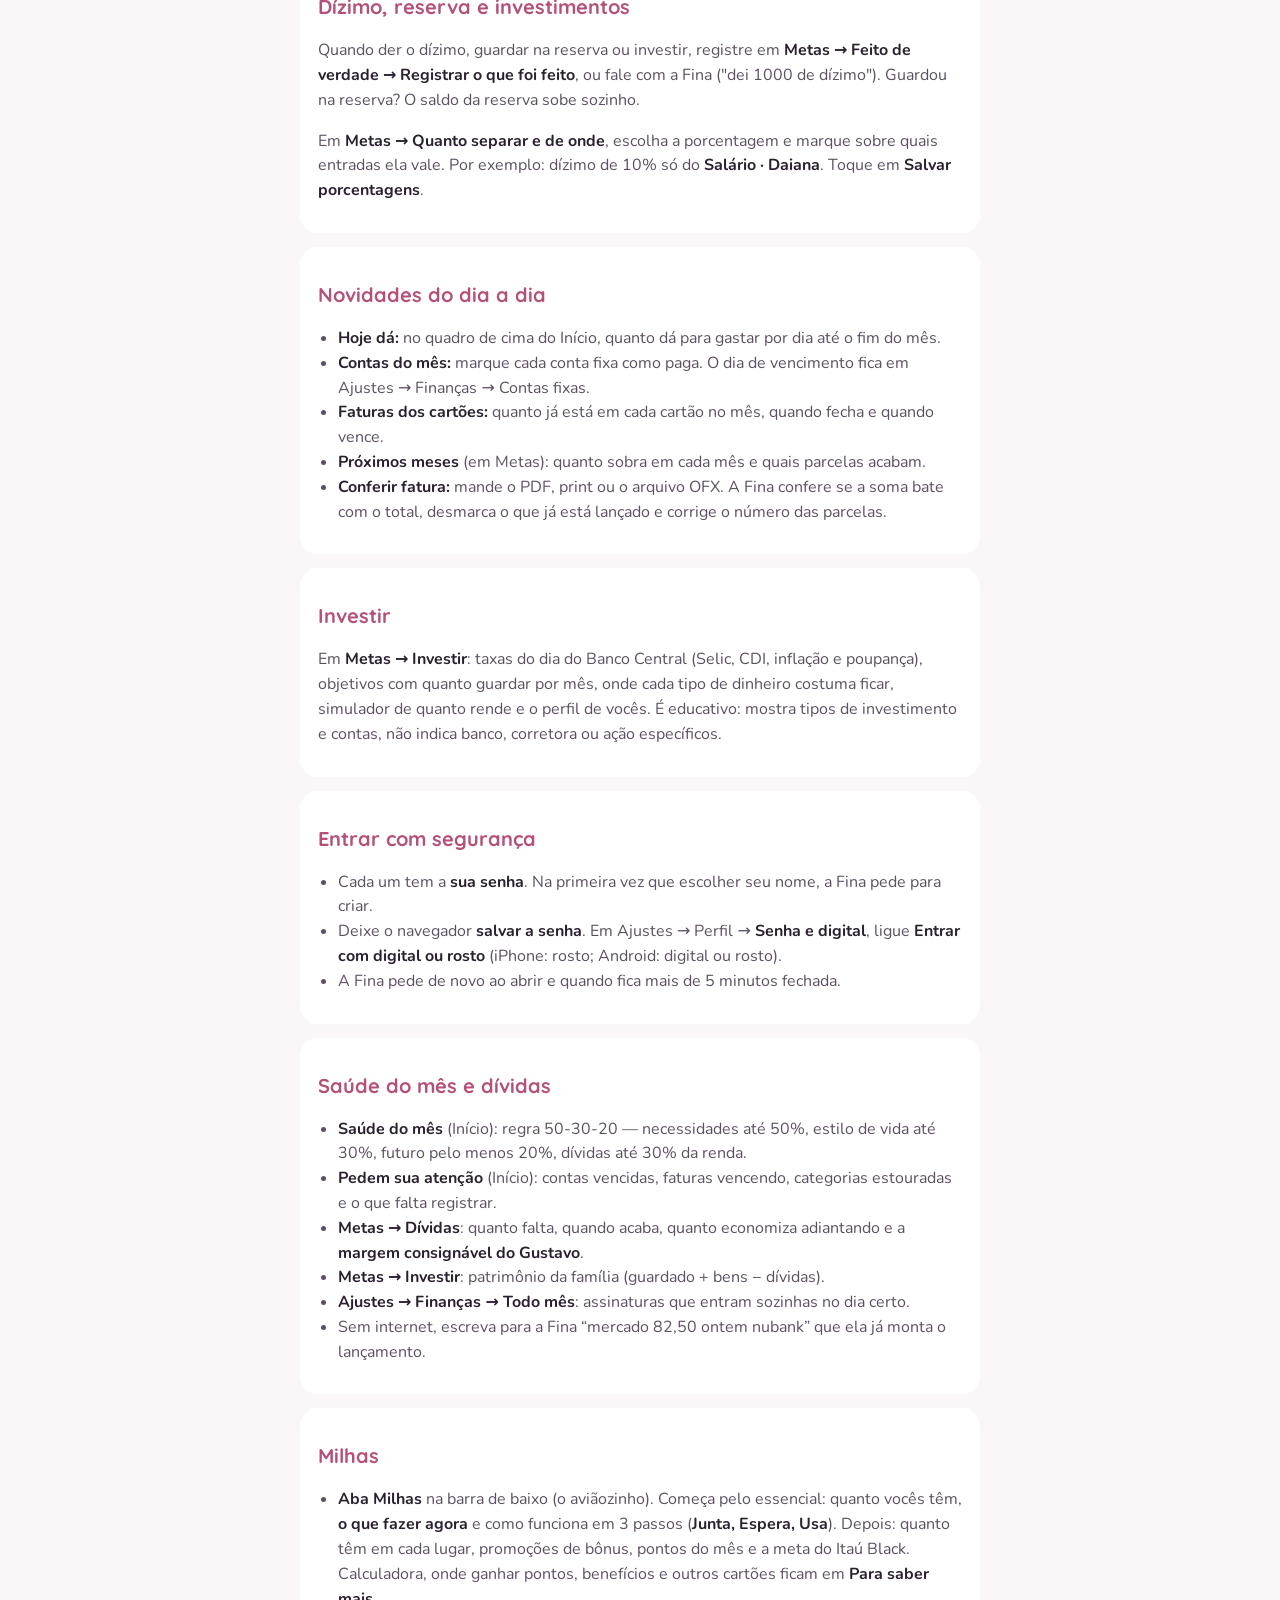
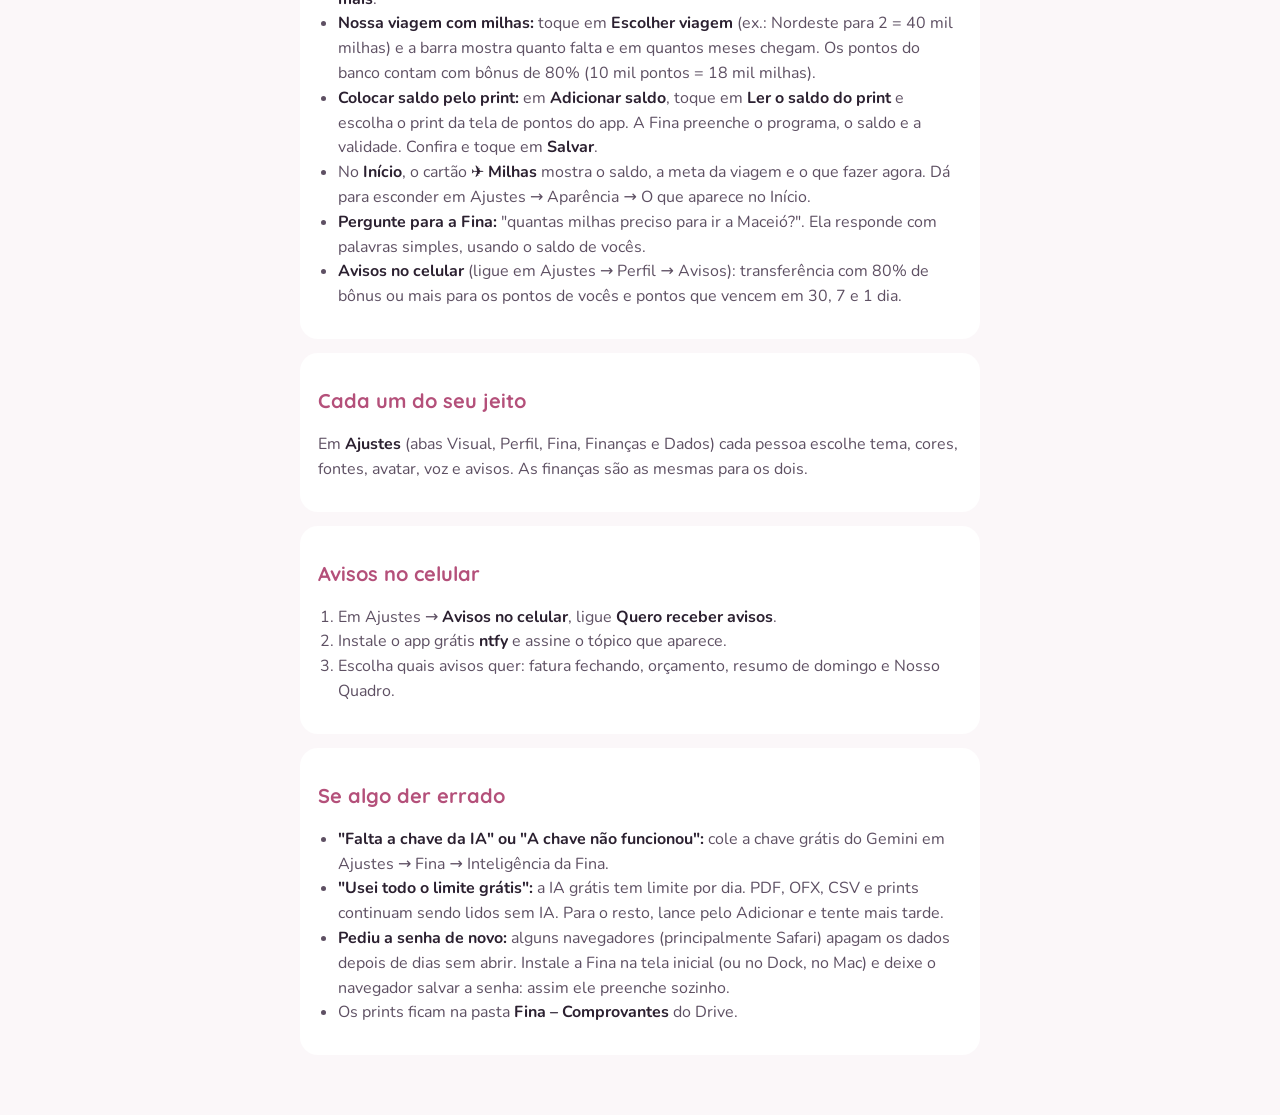
==== commit 23ef84ab: "Milhas: aba própria, meta de viagem, saldo pelo print e aviso de vencimento - Aba Milhas na barra de" ====
--- a/manual.html
+++ b/manual.html
@@ -76,9 +76,12 @@
 <li>Sem internet, escreva para a Fina “mercado 82,50 ontem nubank” que ela já monta o lançamento.</li></ul></section>
 
 <section><h2>Milhas</h2>
-<ul><li>No <b>Início</b>, o cartão <b>✈️ Milhas</b> mostra quantos pontos vocês têm, quanto o mês já rendeu e <b>o que fazer agora</b> (colocar o saldo, aproveitar uma promoção ou só guardar). Toque em <b>Ver tudo</b> para abrir a tela de milhas. Dá para esconder em Ajustes → Aparência → O que aparece no Início.</li>
-<li>Em <b>Metas → Milhas</b>: primeiro o essencial (<b>Milhas sem complicação</b>: o que fazer agora e como funciona em 3 passos), depois quanto vocês têm em cada lugar, as promoções de bônus, os pontos do mês e a meta do Itaú Black. A calculadora, onde ganhar pontos, benefícios e outros cartões ficam em <b>Para saber mais</b>.</li>
-<li>O robô olha os sites de milhas todo dia e avisa no celular quando sair transferência com 80% de bônus ou mais para os pontos de vocês (ligue em Ajustes → Perfil → Avisos).</li></ul></section>
+<ul><li><b>Aba Milhas</b> na barra de baixo (o aviãozinho). Começa pelo essencial: quanto vocês têm, <b>o que fazer agora</b> e como funciona em 3 passos (<b>Junta, Espera, Usa</b>). Depois: quanto têm em cada lugar, promoções de bônus, pontos do mês e a meta do Itaú Black. Calculadora, onde ganhar pontos, benefícios e outros cartões ficam em <b>Para saber mais</b>.</li>
+<li><b>Nossa viagem com milhas:</b> toque em <b>Escolher viagem</b> (ex.: Nordeste para 2 = 40 mil milhas) e a barra mostra quanto falta e em quantos meses chegam. Os pontos do banco contam com bônus de 80% (10 mil pontos = 18 mil milhas).</li>
+<li><b>Colocar saldo pelo print:</b> em <b>Adicionar saldo</b>, toque em <b>Ler o saldo do print</b> e escolha o print da tela de pontos do app. A Fina preenche o programa, o saldo e a validade. Confira e toque em <b>Salvar</b>.</li>
+<li>No <b>Início</b>, o cartão <b>✈️ Milhas</b> mostra o saldo, a meta da viagem e o que fazer agora. Dá para esconder em Ajustes → Aparência → O que aparece no Início.</li>
+<li><b>Pergunte para a Fina:</b> "quantas milhas preciso para ir a Maceió?". Ela responde com palavras simples, usando o saldo de vocês.</li>
+<li><b>Avisos no celular</b> (ligue em Ajustes → Perfil → Avisos): transferência com 80% de bônus ou mais para os pontos de vocês e pontos que vencem em 30, 7 e 1 dia.</li></ul></section>
 
 <section><h2>Cada um do seu jeito</h2>
 <p>Em <b>Ajustes</b> (abas Visual, Perfil, Fina, Finanças e Dados) cada pessoa escolhe tema, cores, fontes, avatar, voz e avisos. As finanças são as mesmas para os dois.</p></section>
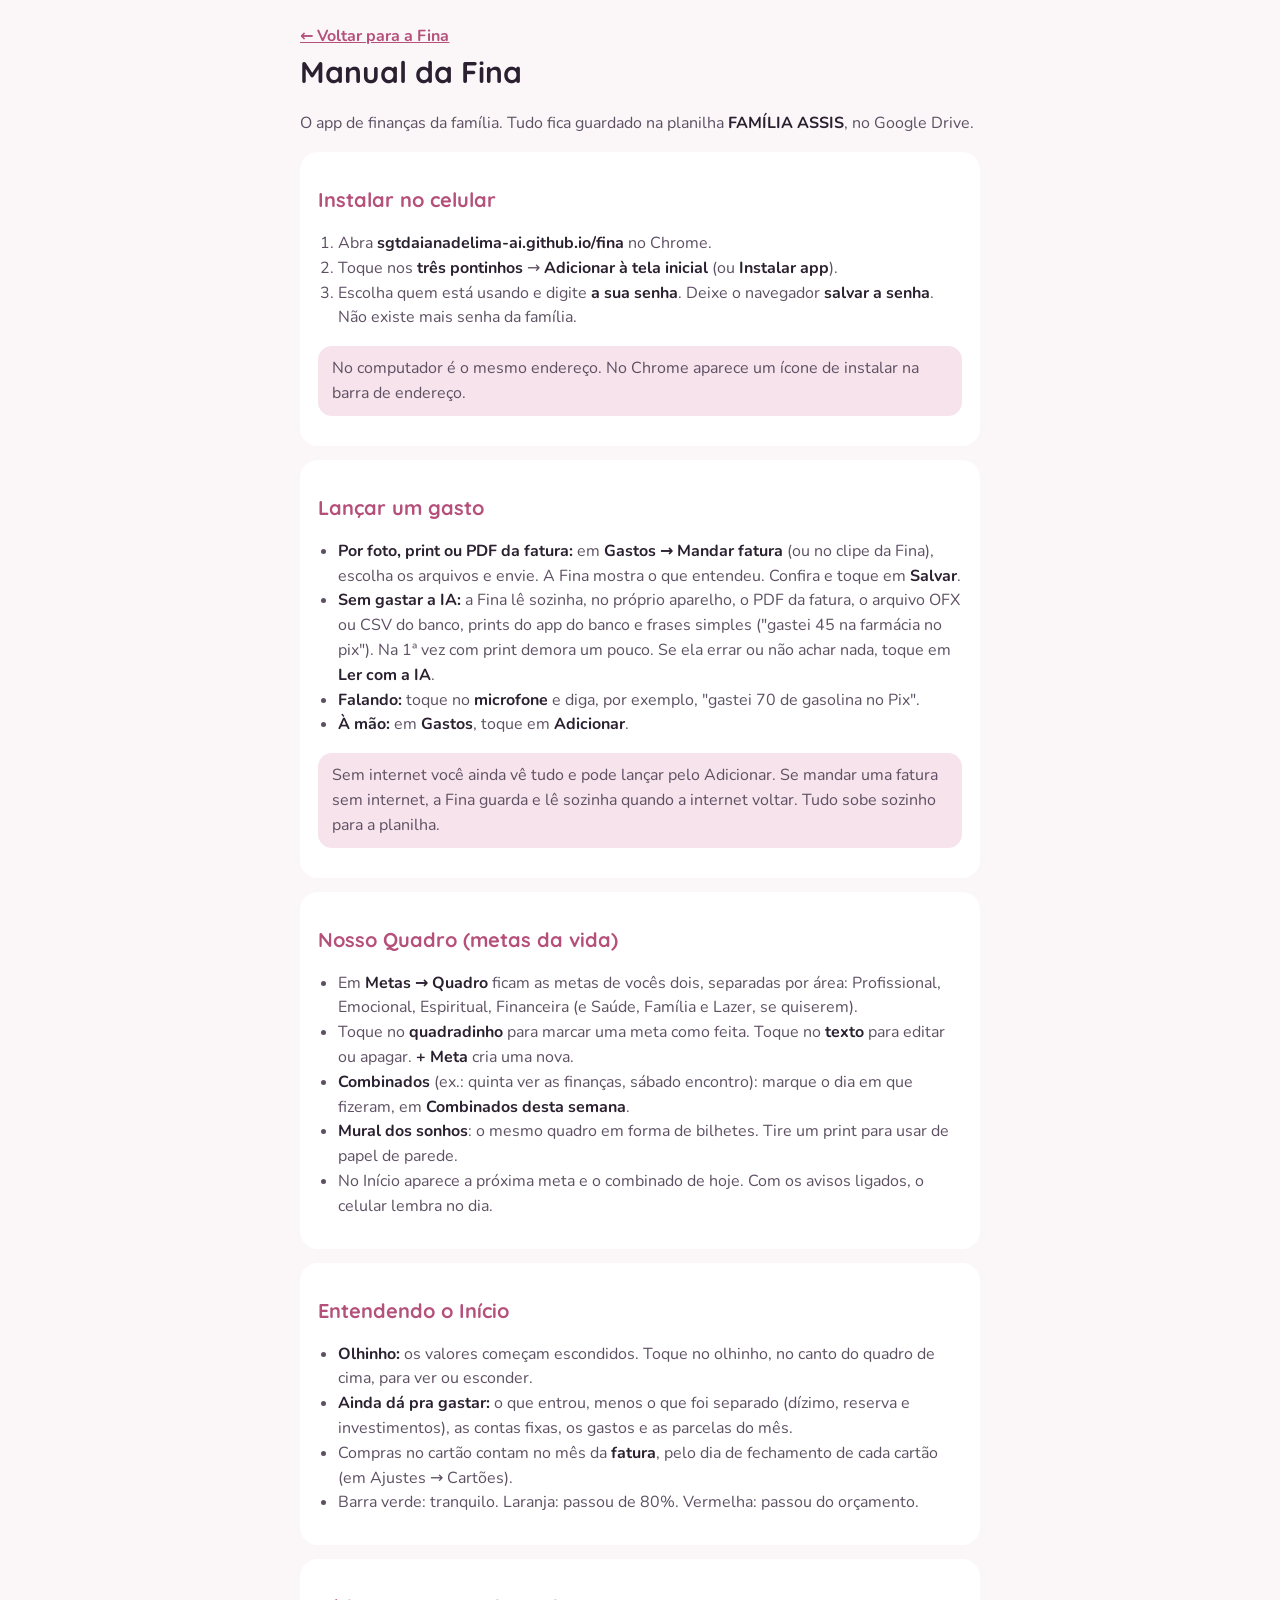
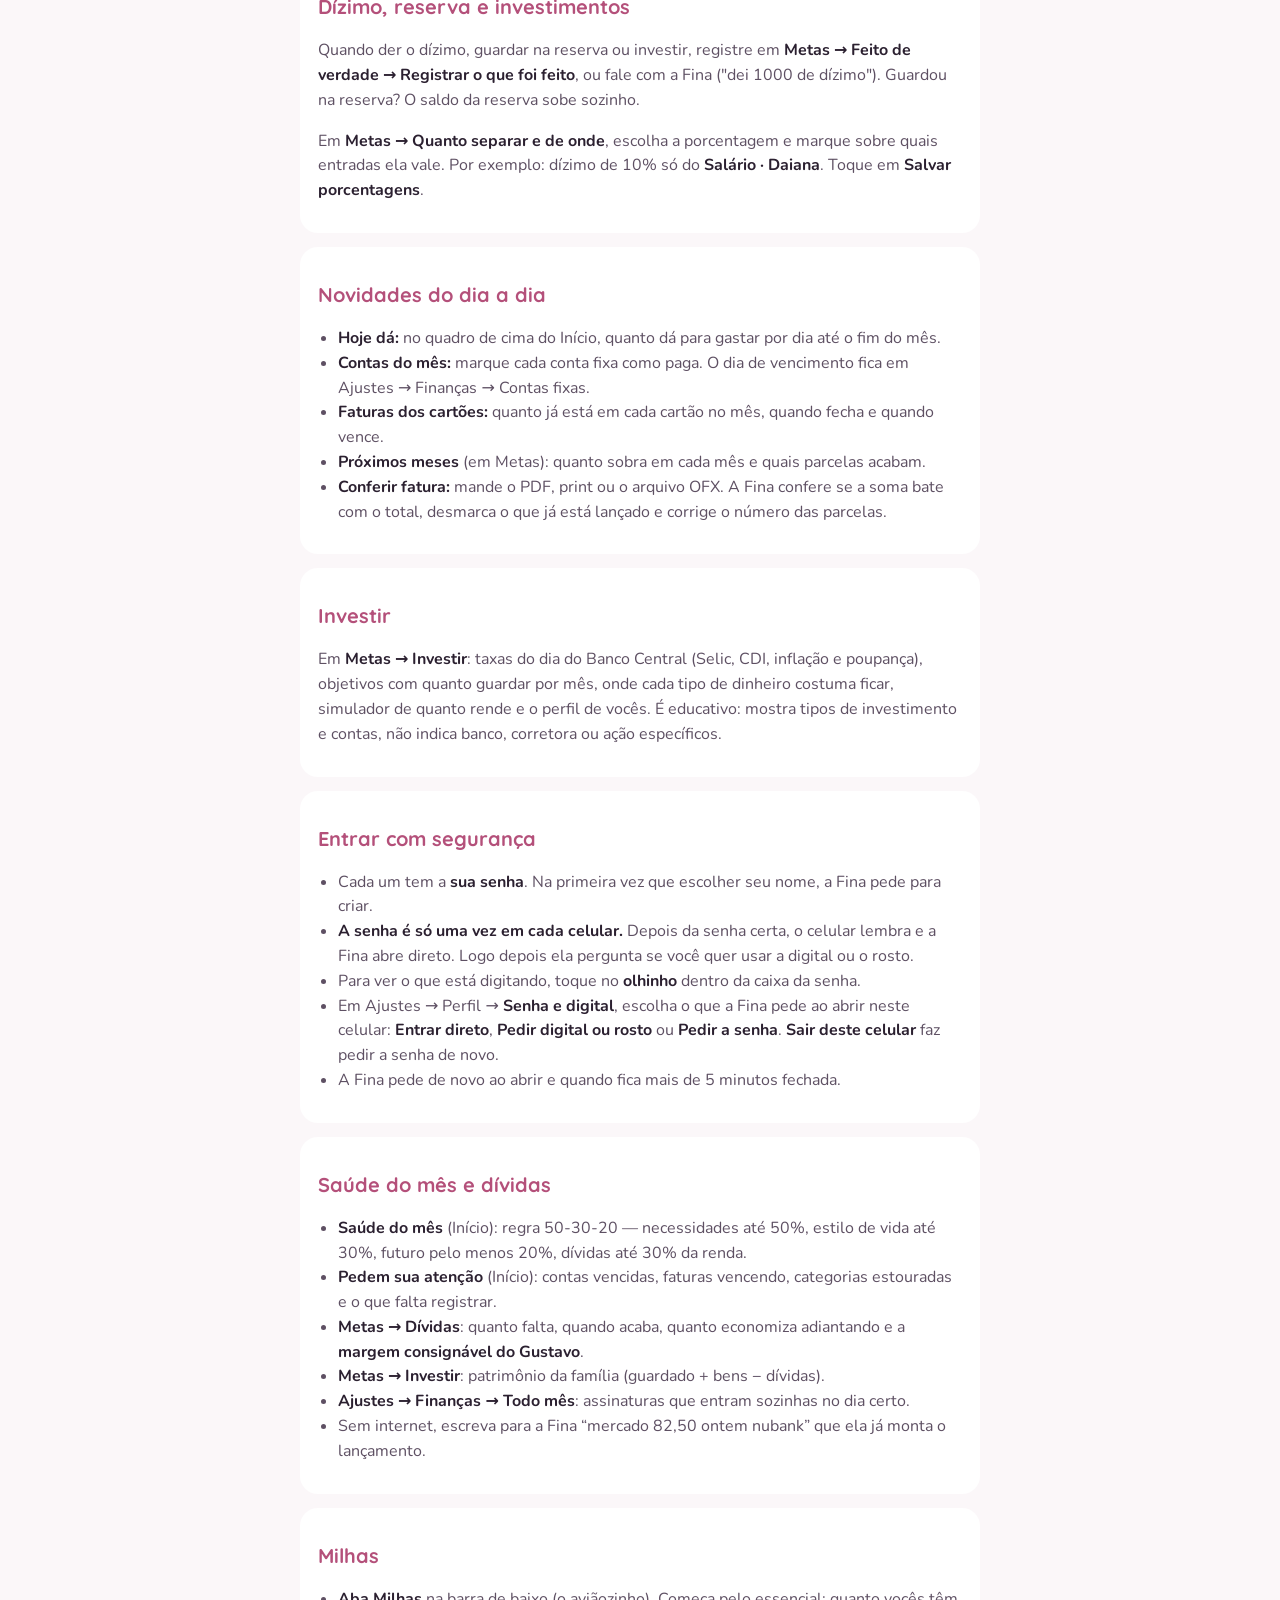
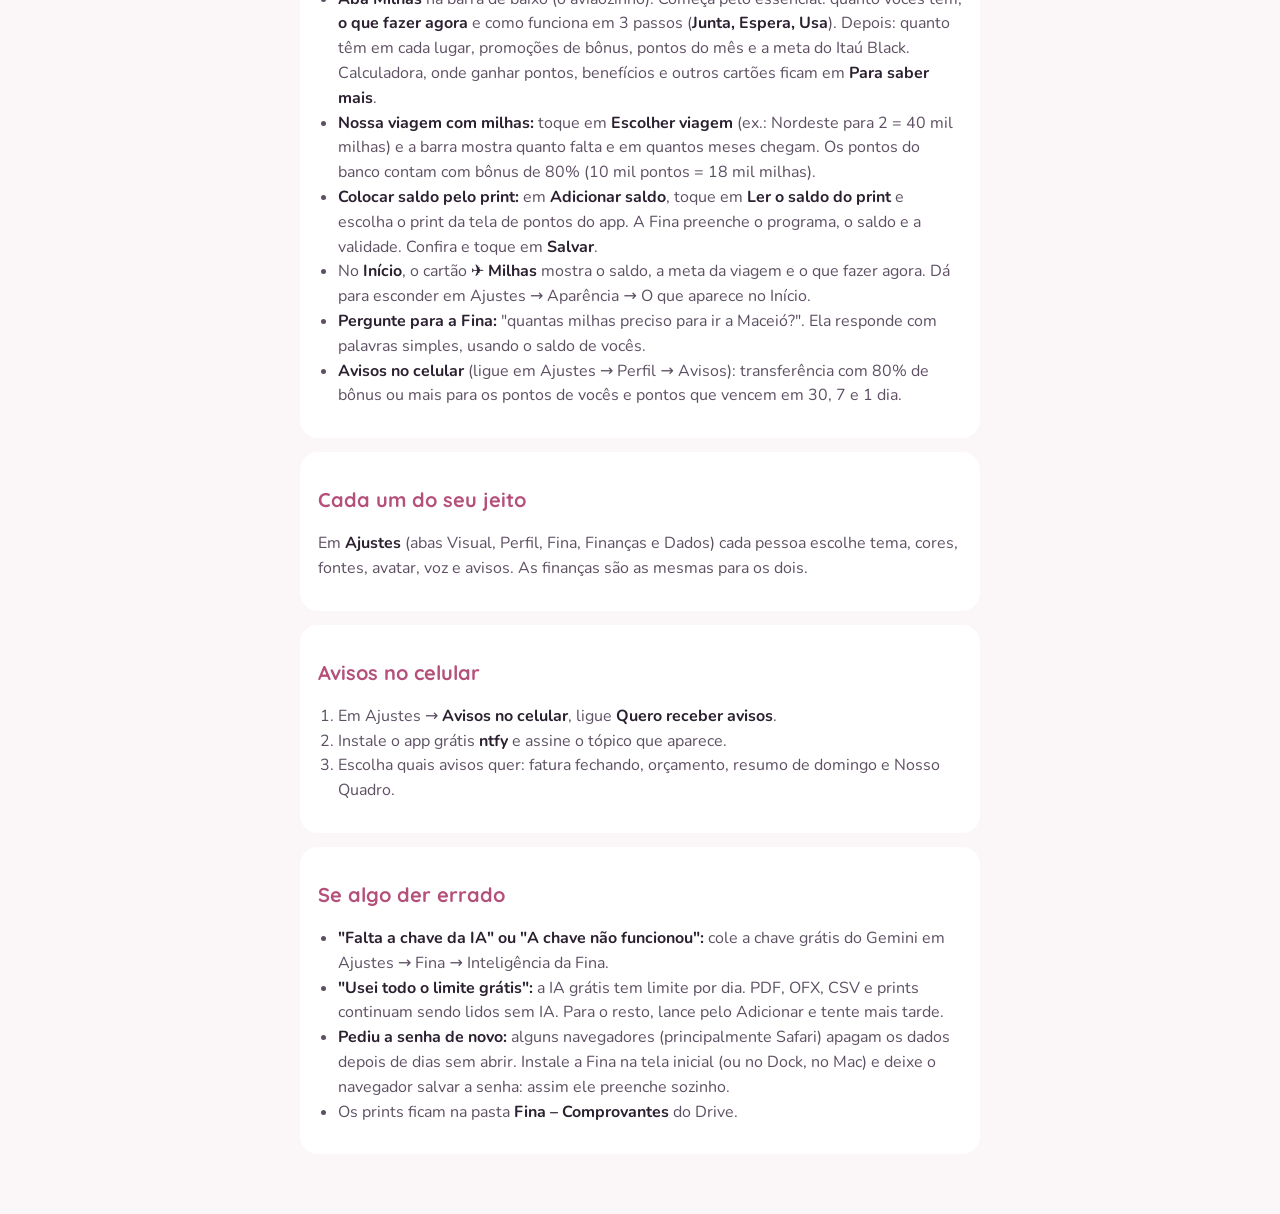
==== commit dcf99774: "Entrada: senha uma vez por celular, olhinho e digital/rosto opcional - O celular lembra quem entrou " ====
--- a/manual.html
+++ b/manual.html
@@ -64,7 +64,9 @@
 
 <section><h2>Entrar com segurança</h2>
 <ul><li>Cada um tem a <b>sua senha</b>. Na primeira vez que escolher seu nome, a Fina pede para criar.</li>
-<li>Deixe o navegador <b>salvar a senha</b>. Em Ajustes → Perfil → <b>Senha e digital</b>, ligue <b>Entrar com digital ou rosto</b> (iPhone: rosto; Android: digital ou rosto).</li>
+<li><b>A senha é só uma vez em cada celular.</b> Depois da senha certa, o celular lembra e a Fina abre direto. Logo depois ela pergunta se você quer usar a digital ou o rosto.</li>
+<li>Para ver o que está digitando, toque no <b>olhinho</b> dentro da caixa da senha.</li>
+<li>Em Ajustes → Perfil → <b>Senha e digital</b>, escolha o que a Fina pede ao abrir neste celular: <b>Entrar direto</b>, <b>Pedir digital ou rosto</b> ou <b>Pedir a senha</b>. <b>Sair deste celular</b> faz pedir a senha de novo.</li>
 <li>A Fina pede de novo ao abrir e quando fica mais de 5 minutos fechada.</li></ul></section>
 
 <section><h2>Saúde do mês e dívidas</h2>
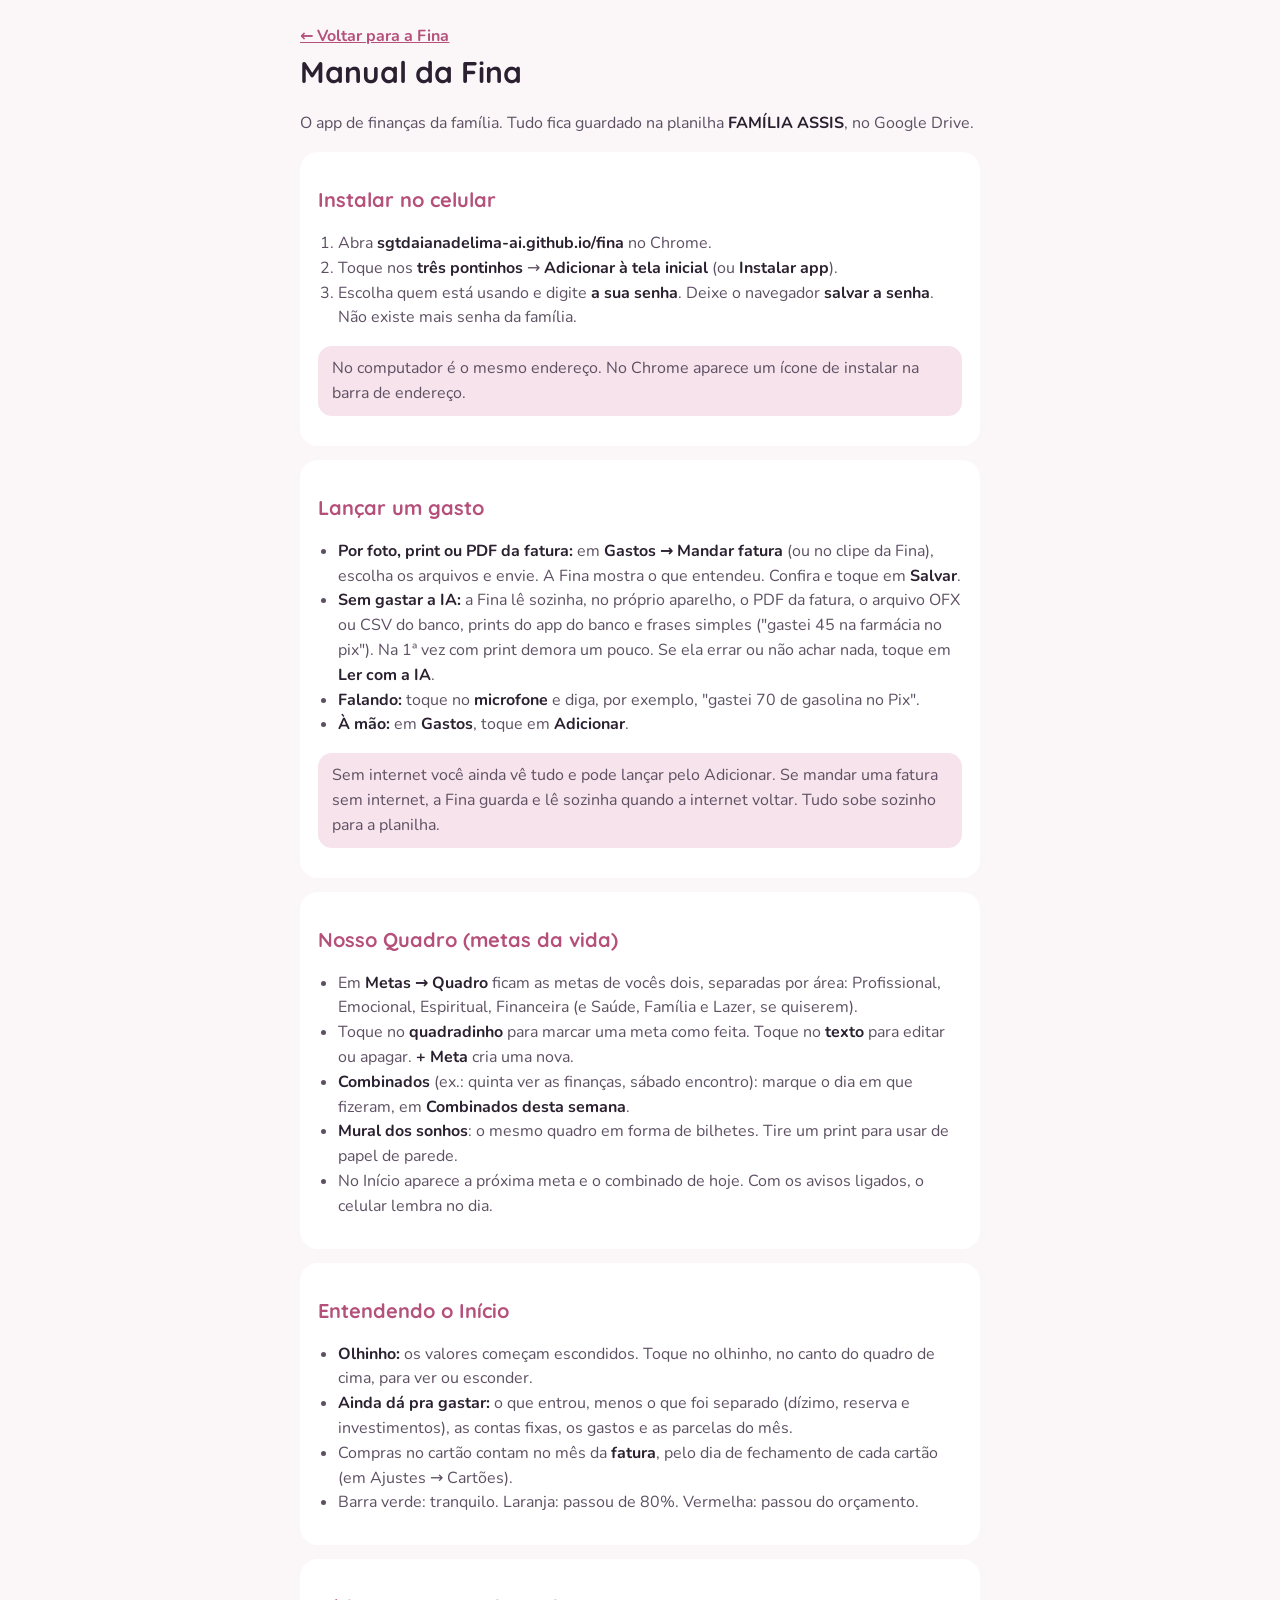
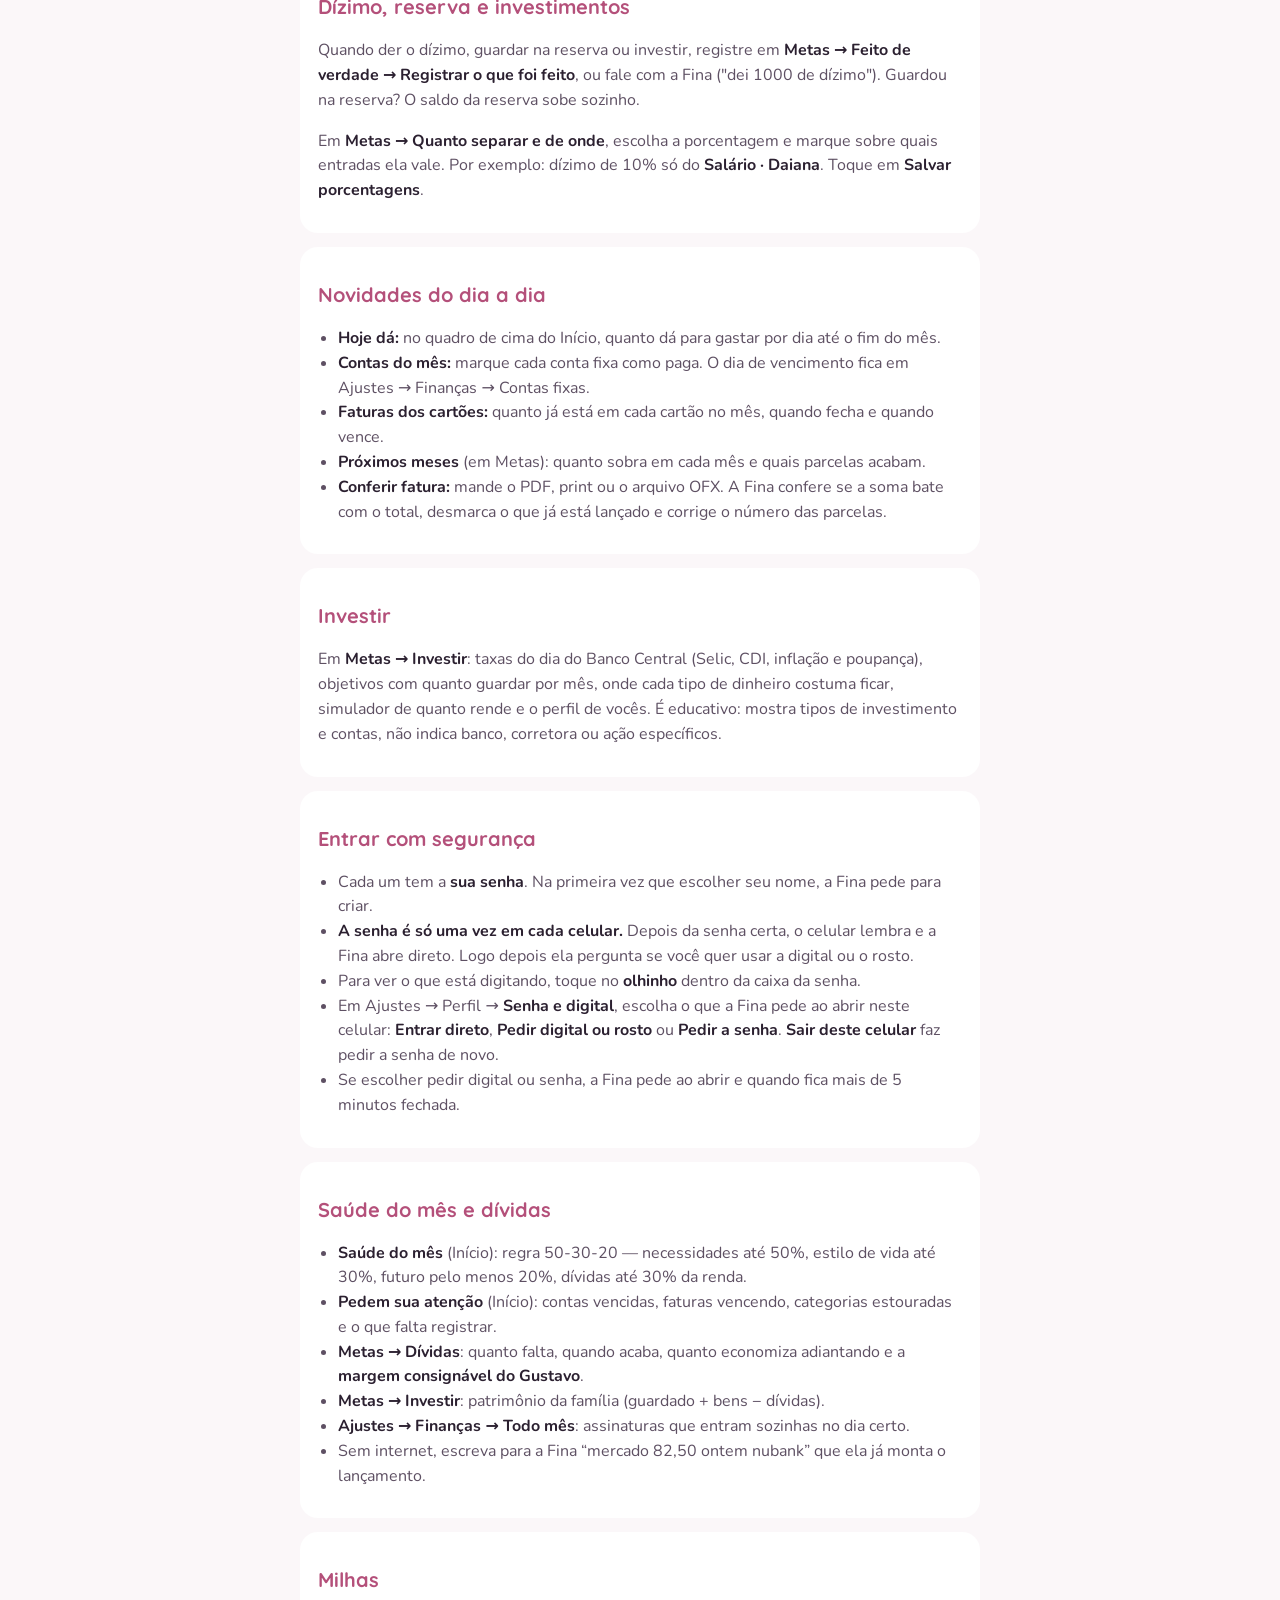
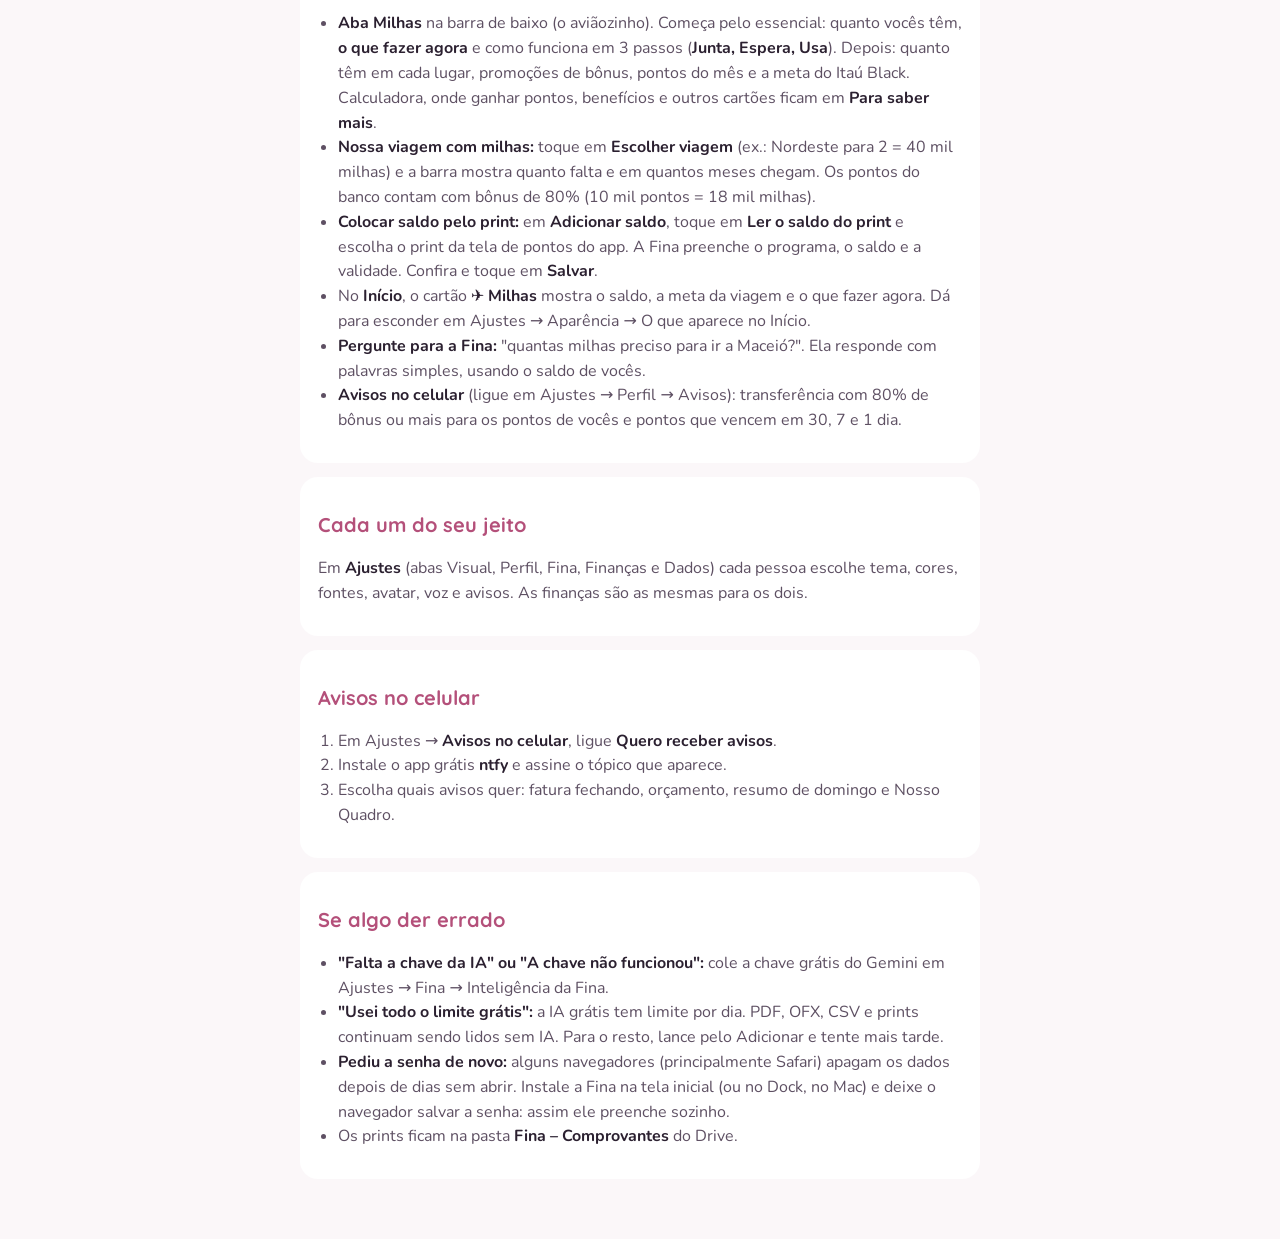
==== commit fdd15602: "Manual: quando a Fina pede a senha de novo Co-Authored-By: Claude Opus 5.5 <noreply@anthropic.com> C" ====
--- a/manual.html
+++ b/manual.html
@@ -67,7 +67,7 @@
 <li><b>A senha é só uma vez em cada celular.</b> Depois da senha certa, o celular lembra e a Fina abre direto. Logo depois ela pergunta se você quer usar a digital ou o rosto.</li>
 <li>Para ver o que está digitando, toque no <b>olhinho</b> dentro da caixa da senha.</li>
 <li>Em Ajustes → Perfil → <b>Senha e digital</b>, escolha o que a Fina pede ao abrir neste celular: <b>Entrar direto</b>, <b>Pedir digital ou rosto</b> ou <b>Pedir a senha</b>. <b>Sair deste celular</b> faz pedir a senha de novo.</li>
-<li>A Fina pede de novo ao abrir e quando fica mais de 5 minutos fechada.</li></ul></section>
+<li>Se escolher pedir digital ou senha, a Fina pede ao abrir e quando fica mais de 5 minutos fechada.</li></ul></section>
 
 <section><h2>Saúde do mês e dívidas</h2>
 <ul><li><b>Saúde do mês</b> (Início): regra 50-30-20 — necessidades até 50%, estilo de vida até 30%, futuro pelo menos 20%, dívidas até 30% da renda.</li>
